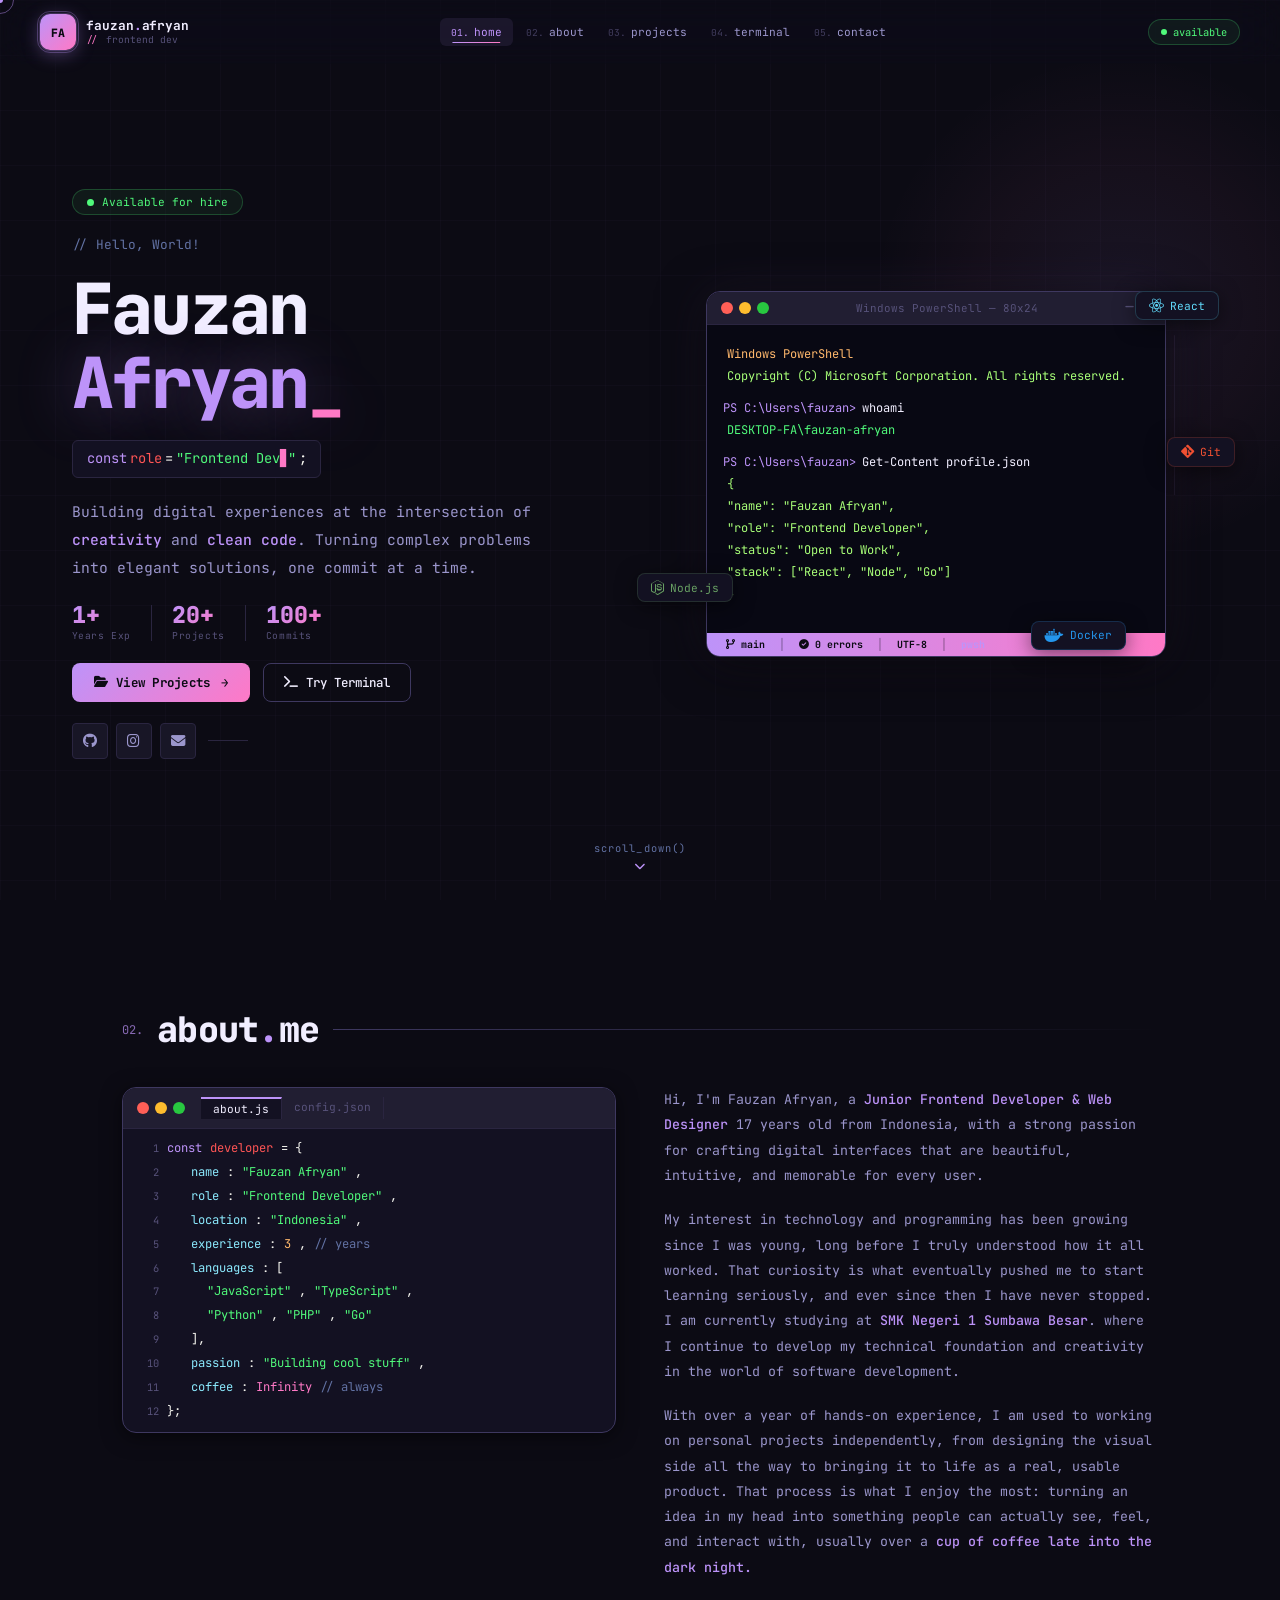
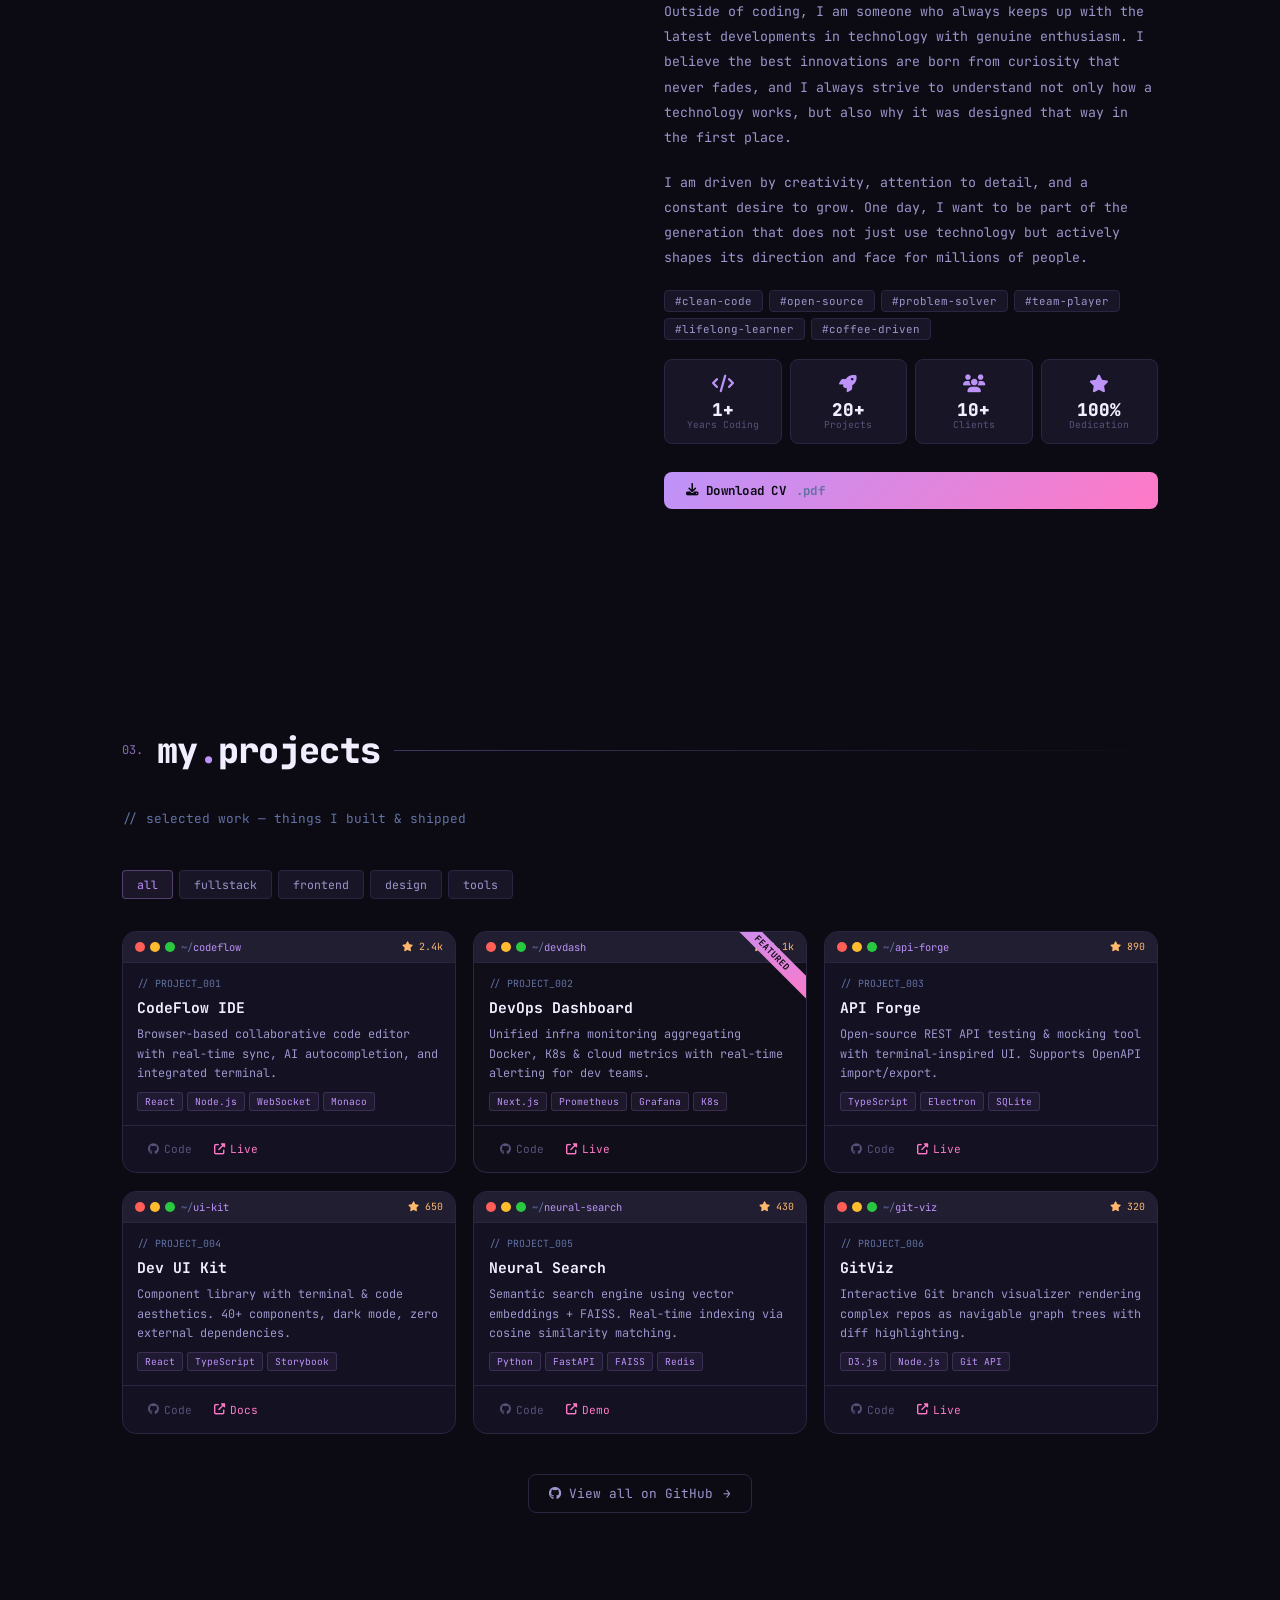
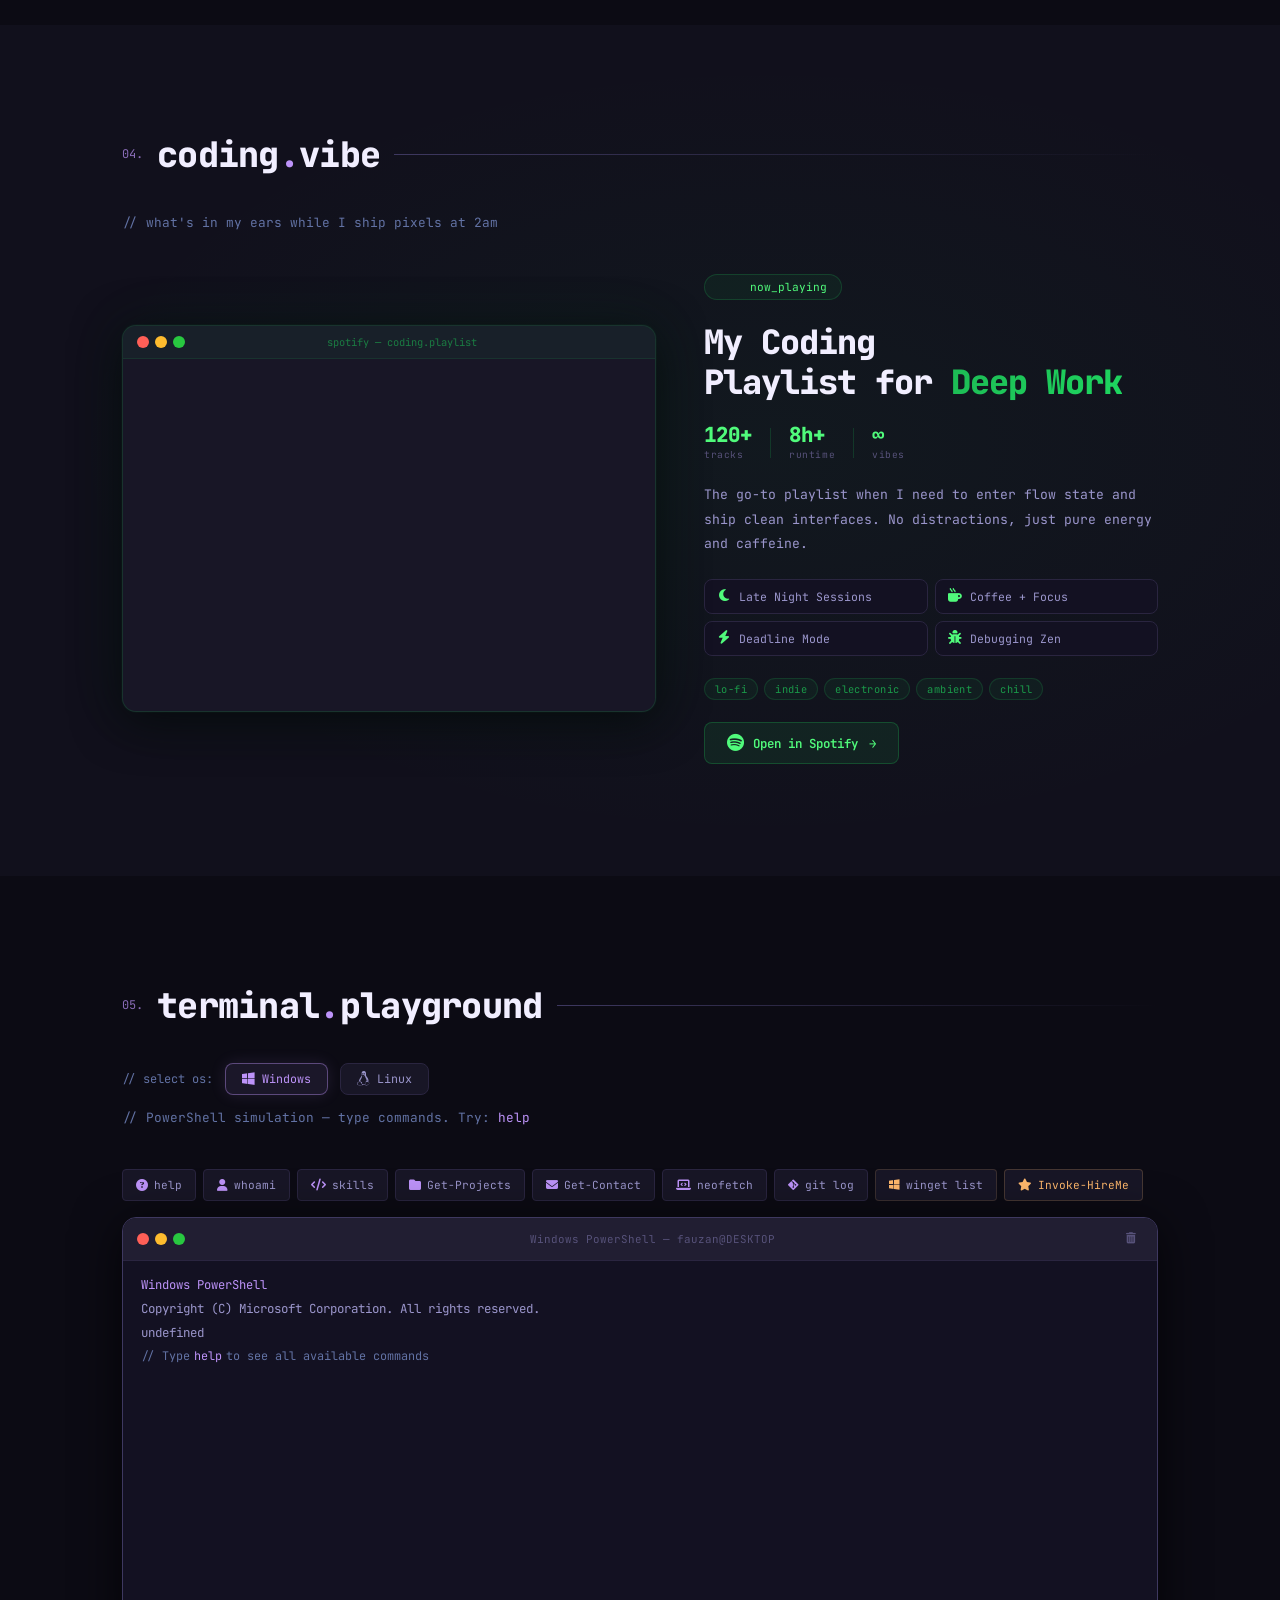
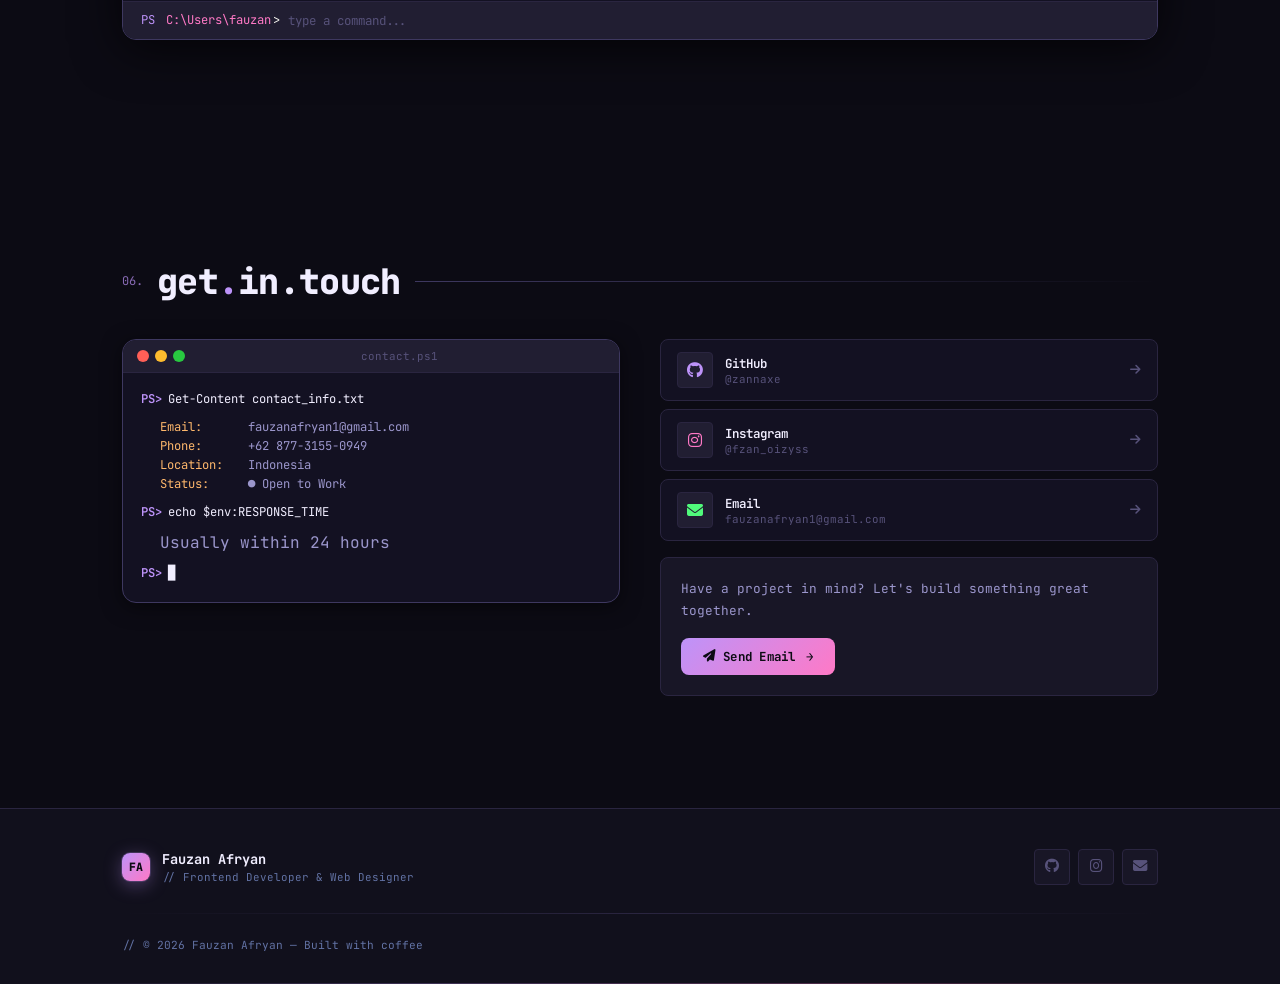
==== index.html @ aaf0355f "Add files via upload" ====
<!doctype html>
<html lang="en" data-theme="dark">
  <head>
    <meta charset="UTF-8" />
    <meta name="viewport" content="width=device-width, initial-scale=1.0" />
    <title>Fauzan Afryan — Frontend Developer & Web Designer</title>
    <link rel="preconnect" href="https://fonts.googleapis.com" />
    <link rel="preconnect" href="https://fonts.gstatic.com" crossorigin />
    <link
      href="https://fonts.googleapis.com/css2?family=JetBrains+Mono:ital,wght@0,300;0,400;0,500;0,700;0,800;1,400&family=Fira+Code:wght@300;400;500;600;700&display=swap"
      rel="stylesheet"
    />
    <link
      rel="stylesheet"
      href="https://cdnjs.cloudflare.com/ajax/libs/font-awesome/6.5.0/css/all.min.css"
    />
    <link rel="stylesheet" href="https://unpkg.com/aos@2.3.4/dist/aos.css" />
    <link rel="stylesheet" href="style.css" />
    <link rel="canonical" href="https://namadomain-kamu.com" />
    <meta
      name="description"
      content="Fauzan Afryan - Frontend Developer & Web Designer dari Sumbawa, Indonesia. Membangun antarmuka web yang indah dan interaktif."
    />
    <meta
      name="keywords"
      content="Fauzan Afryan, Frontend Developer, Web Designer, Sumbawa, Indonesia, React, UI UX"
    />
    <meta name="author" content="Fauzan Afryan" />
    <meta name="robots" content="index, follow" />
    <meta
      property="og:title"
      content="Fauzan Afryan — Frontend Developer & Web Designer"
    />
    <meta
      property="og:description"
      content="17 y/o frontend dev from Sumbawa building beautiful web experiences."
    />
    <meta property="og:type" content="website" />
    <meta property="og:url" content="https://namadomain-kamu.com" />
    <meta
      property="og:image"
      content="https://namadomain-kamu.com/preview.png"
    />
    <script type="application/ld+json">
      {
        "@context": "https://schema.org",
        "@type": "Person",
        "name": "Fauzan Afryan",
        "jobTitle": "Frontend Developer & Web Designer",
        "url": "https://namadomain-kamu.com",
        "sameAs": [
          "https://github.com/zannaxe",
          "https://www.instagram.com/fzan_oizyss"
        ]
      }
    </script>
  </head>
  <body>
    <div class="cursor-dot" id="cursorDot"></div>
    <div class="cursor-ring" id="cursorRing"></div>
    <div class="scroll-progress" id="scrollProgress"></div>

    <!-- NAVBAR -->
    <nav class="navbar" id="navbar">
      <div class="nav-inner">
        <a href="#home" class="nav-logo" id="navLogo">
          <div class="logo-avatar">
            <span class="logo-av-text">FA</span>
            <div class="logo-av-ring"></div>
          </div>
          <div class="logo-meta">
            <span class="lm-name"
              >fauzan<span class="lm-dot">.</span>afryan</span
            >
            <span class="lm-role"
              ><span class="lm-slash">//</span> frontend dev</span
            >
          </div>
        </a>

        <!-- Desktop nav — max 5 items, matches mobile bottom nav exactly -->
        <div class="nav-links" id="navLinks">
          <a href="#home" class="nav-link active" data-section="home"
            ><span class="nl-num">01.</span><span>home</span></a
          >
          <a href="#about" class="nav-link" data-section="about"
            ><span class="nl-num">02.</span><span>about</span></a
          >
          <a href="#projects" class="nav-link" data-section="projects"
            ><span class="nl-num">03.</span><span>projects</span></a
          >
          <a href="#playground" class="nav-link" data-section="playground"
            ><span class="nl-num">04.</span><span>terminal</span></a
          >
          <a href="#contact" class="nav-link" data-section="contact"
            ><span class="nl-num">05.</span><span>contact</span></a
          >
        </div>

        <div class="nav-right">
          <div class="nav-avail">
            <span class="avail-dot"></span><span>available</span>
          </div>
        </div>
      </div>
    </nav>

    <!-- HERO -->
    <section id="home" class="hero-section">
      <div class="hero-wrap">
        <div class="hero-left">
          <div class="hero-badge">
            <span class="hb-dot"></span><span>Available for hire</span>
          </div>
          <div class="hero-greeting mono cm-color">// Hello, World!</div>

          <h1 class="hero-name">
            <span class="hn-a">Fauzan</span>
            <span class="hn-b"
              >Afryan<span class="hn-cursor blink">_</span></span
            >
          </h1>

          <div class="hero-role mono">
            <span class="kw">const </span><span class="vr">role</span
            ><span class="df"> = </span
            ><span class="st"
              >"<span id="heroTyped"></span
              ><span class="blink tc">▊</span>"</span
            ><span class="df">;</span>
          </div>

          <p class="hero-desc">
            Building digital experiences at the intersection of
            <span class="hl">creativity</span> and
            <span class="hl">clean code</span>. Turning complex problems into
            elegant solutions, one commit at a time.
          </p>

          <div class="hero-stats">
            <div class="hs">
              <span class="hs-n">1+</span><span class="hs-l">Years Exp</span>
            </div>
            <div class="hs-sep"></div>
            <div class="hs">
              <span class="hs-n">20+</span><span class="hs-l">Projects</span>
            </div>
            <div class="hs-sep"></div>
            <div class="hs">
              <span class="hs-n">100+</span><span class="hs-l">Commits</span>
            </div>
          </div>

          <div class="hero-btns">
            <a href="#projects" class="btn-p"
              ><i class="fas fa-folder-open"></i><span>View Projects</span
              ><span class="ba">→</span></a
            >
            <a href="#playground" class="btn-s"
              ><i class="fas fa-terminal"></i><span>Try Terminal</span></a
            >
          </div>

          <div class="hero-soc">
            <a
              href="https://github.com/zannaxe"
              target="_blank"
              rel="noopener"
              class="soc-a"
              title="GitHub"
              ><i class="fab fa-github"></i
            ></a>
            <a
              href="https://www.instagram.com/fzan_oizyss"
              target="_blank"
              rel="noopener"
              class="soc-a"
              title="Instagram"
              ><i class="fab fa-instagram"></i
            ></a>
            <a href="mailto:fauzanafryan1@gmail.com" class="soc-a" title="Email"
              ><i class="fas fa-envelope"></i
            ></a>
            <div class="soc-line"></div>
          </div>
        </div>

        <div class="hero-right">
          <div class="tb-react tech-badge">
            <i class="fab fa-react spin-s"></i><span>React</span>
          </div>
          <div class="tb-node tech-badge">
            <i class="fab fa-node-js"></i><span>Node.js</span>
          </div>
          <div class="tb-git tech-badge">
            <i class="fab fa-git-alt"></i><span>Git</span>
          </div>
          <div class="tb-docker tech-badge">
            <i class="fab fa-docker"></i><span>Docker</span>
          </div>

          <div class="terminal-win" id="termWin">
            <div class="tw-bar">
              <div class="tw-dots">
                <span class="dot dot-r"></span><span class="dot dot-y"></span
                ><span class="dot dot-g"></span>
              </div>
              <span class="tw-title" id="heroTermTitle"
                >Windows PowerShell — 80x24</span
              >
              <div class="tw-acts">
                <i class="fas fa-minus"></i><i class="fas fa-square"></i>
              </div>
            </div>
            <div class="tw-body" id="terminalBody"></div>
            <div class="tw-status">
              <span><i class="fas fa-code-branch"></i> main</span>
              <span class="tw-sep">│</span>
              <span><i class="fas fa-check-circle"></i> 0 errors</span>
              <span class="tw-sep">│</span>
              <span>UTF-8</span>
              <span class="tw-sep">│</span>
              <span class="kw" id="heroTermShell">pwsh</span>
            </div>
          </div>

          <div class="deco-line dl-a"></div>
          <div class="deco-line dl-b"></div>
        </div>
      </div>

      <div class="scroll-hint">
        <span class="mono cm-color">scroll_down()</span>
        <i class="fas fa-chevron-down sh-arrow"></i>
      </div>
    </section>

    <!-- ABOUT -->
    <section id="about" class="section-pad">
      <div class="container">
        <div class="sec-hd" data-aos="fade-up" data-aos-mirror="true">
          <span class="sec-n mono">02.</span>
          <h2 class="sec-t">about<span class="dot-a">.</span>me</h2>
          <div class="sec-line"></div>
        </div>

        <div class="about-grid">
          <div
            class="about-editor"
            data-aos="fade-right"
            data-aos-mirror="true"
            data-aos-delay="100"
          >
            <div class="ed-win">
              <div class="ew-bar">
                <div class="ew-dots">
                  <span class="dot dot-r"></span><span class="dot dot-y"></span
                  ><span class="dot dot-g"></span>
                </div>
                <div class="ew-tabs">
                  <span class="ew-tab act">about.js</span
                  ><span class="ew-tab">config.json</span>
                </div>
              </div>
              <div class="ew-body">
                <div class="code-lines" id="aboutCode">
                  <div class="code-line">
                    <span class="ln">1</span><span class="kw">const</span
                    ><span class="vr"> developer</span
                    ><span class="df"> = {</span>
                  </div>
                  <div class="code-line">
                    <span class="ln">2</span><span class="ind"></span
                    ><span class="pr">name</span><span class="df">: </span
                    ><span class="st">"Fauzan Afryan"</span
                    ><span class="df">,</span>
                  </div>
                  <div class="code-line">
                    <span class="ln">3</span><span class="ind"></span
                    ><span class="pr">role</span><span class="df">: </span
                    ><span class="st">"Frontend Developer"</span
                    ><span class="df">,</span>
                  </div>
                  <div class="code-line">
                    <span class="ln">4</span><span class="ind"></span
                    ><span class="pr">location</span><span class="df">: </span
                    ><span class="st">"Indonesia"</span
                    ><span class="df">,</span>
                  </div>
                  <div class="code-line">
                    <span class="ln">5</span><span class="ind"></span
                    ><span class="pr">experience</span><span class="df">: </span
                    ><span class="nm">3</span><span class="df">,</span
                    ><span class="cm"> // years</span>
                  </div>
                  <div class="code-line">
                    <span class="ln">6</span><span class="ind"></span
                    ><span class="pr">languages</span
                    ><span class="df">: [</span>
                  </div>
                  <div class="code-line">
                    <span class="ln">7</span><span class="ind2"></span
                    ><span class="st">"JavaScript"</span
                    ><span class="df">, </span
                    ><span class="st">"TypeScript"</span
                    ><span class="df">,</span>
                  </div>
                  <div class="code-line">
                    <span class="ln">8</span><span class="ind2"></span
                    ><span class="st">"Python"</span><span class="df">, </span
                    ><span class="st">"PHP"</span><span class="df">, </span
                    ><span class="st">"Go"</span>
                  </div>
                  <div class="code-line">
                    <span class="ln">9</span><span class="ind"></span
                    ><span class="df">],</span>
                  </div>
                  <div class="code-line">
                    <span class="ln">10</span><span class="ind"></span
                    ><span class="pr">passion</span><span class="df">: </span
                    ><span class="st">"Building cool stuff"</span
                    ><span class="df">,</span>
                  </div>
                  <div class="code-line">
                    <span class="ln">11</span><span class="ind"></span
                    ><span class="pr">coffee</span><span class="df">: </span
                    ><span class="tp">Infinity</span
                    ><span class="cm"> // always</span>
                  </div>
                  <div class="code-line">
                    <span class="ln">12</span><span class="df">};</span>
                  </div>
                </div>
              </div>
            </div>
          </div>

          <div
            class="about-info"
            data-aos="fade-left"
            data-aos-mirror="true"
            data-aos-delay="150"
          >
            <p class="ap">
              Hi, I'm Fauzan Afryan, a
              <span class="hl">Junior Frontend Developer & Web Designer</span>
              17 years old from Indonesia, with a strong passion for crafting
              digital interfaces that are beautiful, intuitive, and memorable
              for every user.
            </p>
            <p class="ap">
              My interest in technology and programming has been growing since I
              was young, long before I truly understood how it all worked. That
              curiosity is what eventually pushed me to start learning
              seriously, and ever since then I have never stopped. I am
              currently studying at
              <span class="hl">SMK Negeri 1 Sumbawa Besar</span>. where I
              continue to develop my technical foundation and creativity in the
              world of software development.
            </p>
            <p class="ap">
              With over a year of hands-on experience, I am used to working on
              personal projects independently, from designing the visual side
              all the way to bringing it to life as a real, usable product. That
              process is what I enjoy the most: turning an idea in my head into
              something people can actually see, feel, and interact with,
              usually over a
              <span class="hl">cup of coffee late into the dark night.</span>
            </p>
            <p class="ap">
              Outside of coding, I am someone who always keeps up with the
              latest developments in technology with genuine enthusiasm. I
              believe the best innovations are born from curiosity that never
              fades, and I always strive to understand not only how a technology
              works, but also why it was designed that way in the first place.
            </p>
            <p class="ap">
              I am driven by creativity, attention to detail, and a constant
              desire to grow. One day, I want to be part of the generation that
              does not just use technology but actively shapes its direction and
              face for millions of people.
            </p>

            <div
              class="about-tags"
              data-aos="fade-up"
              data-aos-mirror="true"
              data-aos-delay="200"
            >
              <span class="tag">#clean-code</span
              ><span class="tag">#open-source</span>
              <span class="tag">#problem-solver</span
              ><span class="tag">#team-player</span>
              <span class="tag">#lifelong-learner</span
              ><span class="tag">#coffee-driven</span>
            </div>

            <div
              class="about-cards"
              data-aos="fade-up"
              data-aos-mirror="true"
              data-aos-delay="250"
            >
              <div class="ac">
                <div class="ac-ic"><i class="fas fa-code"></i></div>
                <div>
                  <span class="ac-n">1+</span
                  ><span class="ac-l">Years Coding</span>
                </div>
              </div>
              <div class="ac">
                <div class="ac-ic"><i class="fas fa-rocket"></i></div>
                <div>
                  <span class="ac-n">20+</span
                  ><span class="ac-l">Projects</span>
                </div>
              </div>
              <div class="ac">
                <div class="ac-ic"><i class="fas fa-users"></i></div>
                <div>
                  <span class="ac-n">10+</span><span class="ac-l">Clients</span>
                </div>
              </div>
              <div class="ac">
                <div class="ac-ic"><i class="fas fa-star"></i></div>
                <div>
                  <span class="ac-n">100%</span
                  ><span class="ac-l">Dedication</span>
                </div>
              </div>
            </div>

            <a
              href="#"
              class="btn-p dl-btn"
              data-aos="fade-up"
              data-aos-mirror="true"
              data-aos-delay="300"
            >
              <i class="fas fa-download"></i><span>Download CV</span
              ><span class="btn-ext">.pdf</span>
            </a>
          </div>
        </div>
      </div>
    </section>

    <!-- PROJECTS -->
    <section id="projects" class="section-pad">
      <div class="container">
        <div class="sec-hd" data-aos="fade-up" data-aos-mirror="true">
          <span class="sec-n mono">03.</span>
          <h2 class="sec-t">my<span class="dot-a">.</span>projects</h2>
          <div class="sec-line"></div>
        </div>
        <p
          class="sec-sub mono cm-color"
          data-aos="fade-up"
          data-aos-mirror="true"
          data-aos-delay="80"
        >
          // selected work — things I built &amp; shipped
        </p>

        <div
          class="proj-filters"
          data-aos="fade-up"
          data-aos-mirror="true"
          data-aos-delay="100"
        >
          <button class="pf active" data-filter="all">all</button>
          <button class="pf" data-filter="fullstack">fullstack</button>
          <button class="pf" data-filter="frontend">frontend</button>
          <button class="pf" data-filter="design">design</button>
          <button class="pf" data-filter="tool">tools</button>
        </div>

        <div class="proj-grid" id="projGrid">
          <div
            class="proj-card"
            data-cat="fullstack"
            data-aos="fade-up"
            data-aos-mirror="true"
            data-aos-delay="50"
          >
            <div class="pc-top">
              <div class="pc-dots">
                <span class="dot dot-r"></span><span class="dot dot-y"></span
                ><span class="dot dot-g"></span>
              </div>
              <div class="pc-path mono">
                <span class="cm">~/</span><span class="kw">codeflow</span>
              </div>
              <span class="pc-star"><i class="fas fa-star"></i> 2.4k</span>
            </div>
            <div class="pc-body">
              <div class="pc-id cm mono">// PROJECT_001</div>
              <h3 class="pc-nm">CodeFlow IDE</h3>
              <p class="pc-ds">
                Browser-based collaborative code editor with real-time sync, AI
                autocompletion, and integrated terminal.
              </p>
              <div class="pc-stk">
                <span>React</span><span>Node.js</span><span>WebSocket</span
                ><span>Monaco</span>
              </div>
            </div>
            <div class="pc-foot">
              <a
                href="https://github.com/zannaxe"
                target="_blank"
                rel="noopener"
                class="pcl"
                ><i class="fab fa-github"></i> Code</a
              ><a
                href="https://github.com/zannaxe"
                target="_blank"
                rel="noopener"
                class="pcl pcl-live"
                ><i class="fas fa-external-link-alt"></i> Live</a
              >
            </div>
          </div>

          <div
            class="proj-card feat"
            data-cat="fullstack"
            data-aos="fade-up"
            data-aos-mirror="true"
            data-aos-delay="100"
          >
            <div class="feat-rib">FEATURED</div>
            <div class="pc-top">
              <div class="pc-dots">
                <span class="dot dot-r"></span><span class="dot dot-y"></span
                ><span class="dot dot-g"></span>
              </div>
              <div class="pc-path mono">
                <span class="cm">~/</span><span class="kw">devdash</span>
              </div>
              <span class="pc-star"><i class="fas fa-star"></i> 1.1k</span>
            </div>
            <div class="pc-body">
              <div class="pc-id cm mono">// PROJECT_002</div>
              <h3 class="pc-nm">DevOps Dashboard</h3>
              <p class="pc-ds">
                Unified infra monitoring aggregating Docker, K8s &amp; cloud
                metrics with real-time alerting for dev teams.
              </p>
              <div class="pc-stk">
                <span>Next.js</span><span>Prometheus</span><span>Grafana</span
                ><span>K8s</span>
              </div>
            </div>
            <div class="pc-foot">
              <a
                href="https://github.com/zannaxe"
                target="_blank"
                rel="noopener"
                class="pcl"
                ><i class="fab fa-github"></i> Code</a
              ><a
                href="https://github.com/zannaxe"
                target="_blank"
                rel="noopener"
                class="pcl pcl-live"
                ><i class="fas fa-external-link-alt"></i> Live</a
              >
            </div>
          </div>

          <div
            class="proj-card"
            data-cat="tool"
            data-aos="fade-up"
            data-aos-mirror="true"
            data-aos-delay="150"
          >
            <div class="pc-top">
              <div class="pc-dots">
                <span class="dot dot-r"></span><span class="dot dot-y"></span
                ><span class="dot dot-g"></span>
              </div>
              <div class="pc-path mono">
                <span class="cm">~/</span><span class="kw">api-forge</span>
              </div>
              <span class="pc-star"><i class="fas fa-star"></i> 890</span>
            </div>
            <div class="pc-body">
              <div class="pc-id cm mono">// PROJECT_003</div>
              <h3 class="pc-nm">API Forge</h3>
              <p class="pc-ds">
                Open-source REST API testing &amp; mocking tool with
                terminal-inspired UI. Supports OpenAPI import/export.
              </p>
              <div class="pc-stk">
                <span>TypeScript</span><span>Electron</span><span>SQLite</span>
              </div>
            </div>
            <div class="pc-foot">
              <a
                href="https://github.com/zannaxe"
                target="_blank"
                rel="noopener"
                class="pcl"
                ><i class="fab fa-github"></i> Code</a
              ><a
                href="https://github.com/zannaxe"
                target="_blank"
                rel="noopener"
                class="pcl pcl-live"
                ><i class="fas fa-external-link-alt"></i> Live</a
              >
            </div>
          </div>

          <div
            class="proj-card"
            data-cat="frontend"
            data-aos="fade-up"
            data-aos-mirror="true"
            data-aos-delay="50"
          >
            <div class="pc-top">
              <div class="pc-dots">
                <span class="dot dot-r"></span><span class="dot dot-y"></span
                ><span class="dot dot-g"></span>
              </div>
              <div class="pc-path mono">
                <span class="cm">~/</span><span class="kw">ui-kit</span>
              </div>
              <span class="pc-star"><i class="fas fa-star"></i> 650</span>
            </div>
            <div class="pc-body">
              <div class="pc-id cm mono">// PROJECT_004</div>
              <h3 class="pc-nm">Dev UI Kit</h3>
              <p class="pc-ds">
                Component library with terminal &amp; code aesthetics. 40+
                components, dark mode, zero external dependencies.
              </p>
              <div class="pc-stk">
                <span>React</span><span>TypeScript</span><span>Storybook</span>
              </div>
            </div>
            <div class="pc-foot">
              <a
                href="https://github.com/zannaxe"
                target="_blank"
                rel="noopener"
                class="pcl"
                ><i class="fab fa-github"></i> Code</a
              ><a
                href="https://github.com/zannaxe"
                target="_blank"
                rel="noopener"
                class="pcl pcl-live"
                ><i class="fas fa-external-link-alt"></i> Docs</a
              >
            </div>
          </div>

          <div
            class="proj-card"
            data-cat="backend"
            data-aos="fade-up"
            data-aos-mirror="true"
            data-aos-delay="100"
          >
            <div class="pc-top">
              <div class="pc-dots">
                <span class="dot dot-r"></span><span class="dot dot-y"></span
                ><span class="dot dot-g"></span>
              </div>
              <div class="pc-path mono">
                <span class="cm">~/</span><span class="kw">neural-search</span>
              </div>
              <span class="pc-star"><i class="fas fa-star"></i> 430</span>
            </div>
            <div class="pc-body">
              <div class="pc-id cm mono">// PROJECT_005</div>
              <h3 class="pc-nm">Neural Search</h3>
              <p class="pc-ds">
                Semantic search engine using vector embeddings + FAISS.
                Real-time indexing via cosine similarity matching.
              </p>
              <div class="pc-stk">
                <span>Python</span><span>FastAPI</span><span>FAISS</span
                ><span>Redis</span>
              </div>
            </div>
            <div class="pc-foot">
              <a
                href="https://github.com/zannaxe"
                target="_blank"
                rel="noopener"
                class="pcl"
                ><i class="fab fa-github"></i> Code</a
              ><a
                href="https://github.com/zannaxe"
                target="_blank"
                rel="noopener"
                class="pcl pcl-live"
                ><i class="fas fa-external-link-alt"></i> Demo</a
              >
            </div>
          </div>

          <div
            class="proj-card"
            data-cat="tool"
            data-aos="fade-up"
            data-aos-mirror="true"
            data-aos-delay="150"
          >
            <div class="pc-top">
              <div class="pc-dots">
                <span class="dot dot-r"></span><span class="dot dot-y"></span
                ><span class="dot dot-g"></span>
              </div>
              <div class="pc-path mono">
                <span class="cm">~/</span><span class="kw">git-viz</span>
              </div>
              <span class="pc-star"><i class="fas fa-star"></i> 320</span>
            </div>
            <div class="pc-body">
              <div class="pc-id cm mono">// PROJECT_006</div>
              <h3 class="pc-nm">GitViz</h3>
              <p class="pc-ds">
                Interactive Git branch visualizer rendering complex repos as
                navigable graph trees with diff highlighting.
              </p>
              <div class="pc-stk">
                <span>D3.js</span><span>Node.js</span><span>Git API</span>
              </div>
            </div>
            <div class="pc-foot">
              <a
                href="https://github.com/zannaxe"
                target="_blank"
                rel="noopener"
                class="pcl"
                ><i class="fab fa-github"></i> Code</a
              ><a
                href="https://github.com/zannaxe"
                target="_blank"
                rel="noopener"
                class="pcl pcl-live"
                ><i class="fas fa-external-link-alt"></i> Live</a
              >
            </div>
          </div>
        </div>

        <div class="proj-more" data-aos="fade-up" data-aos-mirror="true">
          <a
            href="https://github.com/zannaxe"
            target="_blank"
            rel="noopener"
            class="btn-ghost"
            ><i class="fab fa-github"></i><span>View all on GitHub</span
            ><span class="ba">→</span></a
          >
        </div>
      </div>
    </section>

    <!-- CODING VIBE / PLAYLIST -->
    <section id="playlist" class="section-pad playlist-sec">
      <div class="container">
        <div class="sec-hd" data-aos="fade-up" data-aos-mirror="true">
          <span class="sec-n mono">04.</span>
          <h2 class="sec-t">coding<span class="dot-a">.</span>vibe</h2>
          <div class="sec-line"></div>
        </div>
        <p
          class="sec-sub mono cm-color"
          data-aos="fade-up"
          data-aos-mirror="true"
          data-aos-delay="80"
        >
          // what's in my ears while I ship pixels at 2am
        </p>

        <div
          class="playlist-wrap"
          data-aos="fade-up"
          data-aos-mirror="true"
          data-aos-delay="120"
        >
          <!-- Left: Enhanced Spotify Embed -->
          <div class="playlist-embed-col">
            <div class="playlist-glow-orb"></div>
            <div class="playlist-embed">
              <div class="pe-header">
                <div class="pe-dots">
                  <span class="dot dot-r"></span><span class="dot dot-y"></span
                  ><span class="dot dot-g"></span>
                </div>
                <span class="pe-title mono">spotify — coding.playlist</span>
                <div class="pe-eq">
                  <div class="eq-bar"></div>
                  <div class="eq-bar"></div>
                  <div class="eq-bar"></div>
                  <div class="eq-bar"></div>
                  <div class="eq-bar"></div>
                </div>
              </div>
              <div class="pe-iframe-wrap">
                <iframe
                  src="https://open.spotify.com/embed/playlist/1ioz5OcZJ1YMpVWThFnGLI?utm_source=generator&theme=0"
                  width="100%"
                  height="352"
                  frameborder="0"
                  allowfullscreen=""
                  allow="
                    autoplay;
                    clipboard-write;
                    encrypted-media;
                    fullscreen;
                    picture-in-picture;
                  "
                  loading="lazy"
                >
                </iframe>
              </div>
            </div>
          </div>

          <!-- Right: Info -->
          <div class="playlist-info">
            <div class="pi-now-playing">
              <div class="pi-eq">
                <div class="eq-bar"></div>
                <div class="eq-bar"></div>
                <div class="eq-bar"></div>
                <div class="eq-bar"></div>
                <div class="eq-bar"></div>
              </div>
              <span class="mono" style="font-size: 0.7rem; color: var(--green)"
                >now_playing</span
              >
            </div>

            <h3 class="pi-title">
              My Coding<br />Playlist for
              <span class="pi-accent">Deep Work</span>
            </h3>

            <div class="pi-stats-row">
              <div class="pi-stat">
                <span class="pi-stat-n">120+</span
                ><span class="pi-stat-l">tracks</span>
              </div>
              <div class="pi-stat-sep"></div>
              <div class="pi-stat">
                <span class="pi-stat-n">8h+</span
                ><span class="pi-stat-l">runtime</span>
              </div>
              <div class="pi-stat-sep"></div>
              <div class="pi-stat">
                <span class="pi-stat-n">∞</span
                ><span class="pi-stat-l">vibes</span>
              </div>
            </div>

            <p class="pi-sub">
              The go-to playlist when I need to enter flow state and ship clean
              interfaces. No distractions, just pure energy and caffeine.
            </p>

            <div class="pi-moods">
              <div class="pi-mood">
                <i class="fas fa-moon"></i><span>Late Night Sessions</span>
              </div>
              <div class="pi-mood">
                <i class="fas fa-mug-hot"></i><span>Coffee + Focus</span>
              </div>
              <div class="pi-mood">
                <i class="fas fa-bolt"></i><span>Deadline Mode</span>
              </div>
              <div class="pi-mood">
                <i class="fas fa-bug"></i><span>Debugging Zen</span>
              </div>
            </div>

            <div class="pi-genres">
              <span class="pi-genre">lo-fi</span>
              <span class="pi-genre">indie</span>
              <span class="pi-genre">electronic</span>
              <span class="pi-genre">ambient</span>
              <span class="pi-genre">chill</span>
            </div>

            <a
              href="https://open.spotify.com/playlist/1ioz5OcZJ1YMpVWThFnGLI"
              target="_blank"
              rel="noopener"
              class="pi-spotify-btn"
            >
              <i class="fab fa-spotify"></i>
              <span>Open in Spotify</span>
              <span class="ba">→</span>
            </a>
          </div>
        </div>
      </div>
    </section>

    <!-- TERMINAL PLAYGROUND -->
    <section id="playground" class="section-pad playground-sec">
      <div class="container">
        <div class="sec-hd" data-aos="fade-up" data-aos-mirror="true">
          <span class="sec-n mono">05.</span>
          <h2 class="sec-t">terminal<span class="dot-a">.</span>playground</h2>
          <div class="sec-line"></div>
        </div>

        <!-- OS Selector -->
        <div
          class="os-selector"
          data-aos="fade-up"
          data-aos-mirror="true"
          data-aos-delay="50"
        >
          <span class="os-label mono cm-color">// select os:</span>
          <button class="os-btn active" data-os="windows" id="osBtnWin">
            <i class="fab fa-windows"></i><span>Windows</span>
          </button>
          <button class="os-btn" data-os="linux" id="osBtnLin">
            <i class="fab fa-linux"></i><span>Linux</span>
          </button>
        </div>

        <p
          class="sec-sub mono cm-color"
          id="pgSubtitle"
          style="margin-top: 0.75rem"
          data-aos="fade-up"
          data-aos-mirror="true"
          data-aos-delay="80"
        >
          // PowerShell simulation — type commands. Try:
          <span class="kw">help</span>
        </p>

        <div
          class="pg-wrap"
          data-aos="fade-up"
          data-aos-mirror="true"
          data-aos-delay="120"
        >
          <div class="pg-chips" id="pgChips"></div>

          <div class="pg-terminal">
            <div class="pg-bar">
              <div class="pg-dots">
                <span class="dot dot-r"></span><span class="dot dot-y"></span
                ><span class="dot dot-g"></span>
              </div>
              <span class="pg-title" id="pgBarTitle"
                >Windows PowerShell — Interactive</span
              >
              <button class="pg-clr" onclick="pgClear()" title="Clear terminal">
                <i class="fas fa-trash-alt"></i>
              </button>
            </div>
            <div class="pg-out" id="pgOut"></div>
            <div class="pg-in-row">
              <span class="pg-prompt" id="pgPromptEl">
                <span class="kw">PS</span>&nbsp;<span class="tp"
                  >C:\Users\fauzan</span
                ><span class="df">&gt;</span>
              </span>
              <input
                type="text"
                class="pg-input"
                id="pgInput"
                placeholder="type a command..."
                autocomplete="off"
                spellcheck="false"
              />
            </div>
          </div>
        </div>
      </div>
    </section>

    <!-- CONTACT -->
    <section id="contact" class="section-pad contact-sec">
      <div class="container">
        <div class="sec-hd" data-aos="fade-up" data-aos-mirror="true">
          <span class="sec-n mono">06.</span>
          <h2 class="sec-t">get<span class="dot-a">.</span>in.touch</h2>
          <div class="sec-line"></div>
        </div>

        <div class="contact-grid">
          <div
            class="ct-terminal"
            data-aos="fade-right"
            data-aos-mirror="true"
            data-aos-delay="100"
          >
            <div class="ctt-bar">
              <div class="ctt-dots">
                <span class="dot dot-r"></span><span class="dot dot-y"></span
                ><span class="dot dot-g"></span>
              </div>
              <span class="ctt-name">contact.ps1</span>
            </div>
            <div class="ctt-body">
              <div class="ctt-cmd">
                <span class="ct-pmt">PS&gt;</span
                ><span> Get-Content contact_info.txt</span>
              </div>
              <div class="ctt-out">
                <div class="ctt-f">
                  <span class="ctt-k">Email:</span
                  ><a href="mailto:fauzanafryan1@gmail.com" class="ctt-v"
                    >fauzanafryan1@gmail.com</a
                  >
                </div>
                <div class="ctt-f">
                  <span class="ctt-k">Phone:</span
                  ><span class="ctt-v">+62 877-3155-0949</span>
                </div>
                <div class="ctt-f">
                  <span class="ctt-k">Location:</span
                  ><span class="ctt-v">Indonesia</span>
                </div>
                <div class="ctt-f">
                  <span class="ctt-k">Status:</span
                  ><span class="ctt-v status-green">● Open to Work</span>
                </div>
              </div>
              <div class="ctt-cmd">
                <span class="ct-pmt">PS&gt;</span
                ><span> echo $env:RESPONSE_TIME</span>
              </div>
              <div class="ctt-out">
                <span class="ctt-v">Usually within 24 hours</span>
              </div>
              <div class="ctt-cmd">
                <span class="ct-pmt">PS&gt;</span><span class="blink">█</span>
              </div>
            </div>
          </div>

          <div
            class="ct-links"
            data-aos="fade-left"
            data-aos-mirror="true"
            data-aos-delay="150"
          >
            <a
              href="https://github.com/zannaxe"
              target="_blank"
              rel="noopener"
              class="ctl-item"
            >
              <div class="ctl-ic"><i class="fab fa-github"></i></div>
              <div class="ctl-info">
                <span class="ctl-p">GitHub</span
                ><span class="ctl-h">@zannaxe</span>
              </div>
              <i class="fas fa-arrow-right ctl-arr"></i>
            </a>
            <a
              href="https://www.instagram.com/fzan_oizyss"
              target="_blank"
              rel="noopener"
              class="ctl-item"
            >
              <div class="ctl-ic" style="color: var(--tp)">
                <i class="fab fa-instagram"></i>
              </div>
              <div class="ctl-info">
                <span class="ctl-p">Instagram</span
                ><span class="ctl-h">@fzan_oizyss</span>
              </div>
              <i class="fas fa-arrow-right ctl-arr"></i>
            </a>
            <a href="mailto:fauzanafryan1@gmail.com" class="ctl-item ctl-email">
              <div class="ctl-ic"><i class="fas fa-envelope"></i></div>
              <div class="ctl-info">
                <span class="ctl-p">Email</span
                ><span class="ctl-h">fauzanafryan1@gmail.com</span>
              </div>
              <i class="fas fa-arrow-right ctl-arr"></i>
            </a>

            <div class="cta-blk">
              <p class="cta-txt">
                Have a project in mind? Let's build something great together.
              </p>
              <a
                href="mailto:fauzanafryan1@gmail.com"
                class="btn-p"
                style="display: inline-flex"
              >
                <i class="fas fa-paper-plane"></i><span>Send Email</span
                ><span class="ba">→</span>
              </a>
            </div>
          </div>
        </div>
      </div>
    </section>

    <!-- FOOTER — redesigned -->
    <footer class="footer">
      <div class="footer-in">
        <div class="footer-top">
          <div class="footer-brand">
            <div class="logo-avatar logo-avatar-sm">
              <span class="logo-av-text">FA</span>
            </div>
            <div class="footer-brand-meta">
              <span class="ft-name">Fauzan Afryan</span>
              <span class="ft-role mono cm-color"
                >// Frontend Developer & Web Designer</span
              >
            </div>
          </div>

          <div class="footer-social">
            <a
              href="https://github.com/zannaxe"
              target="_blank"
              rel="noopener"
              class="ft-soc"
              title="GitHub"
              ><i class="fab fa-github"></i
            ></a>
            <a
              href="https://www.instagram.com/fzan_oizyss"
              target="_blank"
              rel="noopener"
              class="ft-soc"
              title="Instagram"
              ><i class="fab fa-instagram"></i
            ></a>
            <a
              href="mailto:fauzanafryan1@gmail.com"
              class="ft-soc"
              title="Email"
              ><i class="fas fa-envelope"></i
            ></a>
          </div>
        </div>

        <div class="footer-div"></div>

        <div class="footer-bot">
          <span class="mono cm-color ft-copy"
            >// &copy; <span id="fyear">2025</span> Fauzan Afryan — Built with
            coffee</span
          >
        </div>
      </div>
    </footer>

    <button class="back-top" id="backTop" title="Back to top">
      <i class="fas fa-terminal"></i>
    </button>

    <!-- MOBILE BOTTOM NAV — 5 items, matches desktop nav exactly -->
    <nav class="mobile-bottom-nav" id="mobileBottomNav">
      <a href="#home" class="mbn-item active" data-section="home">
        <i class="fas fa-house"></i><span>home</span>
      </a>
      <a href="#about" class="mbn-item" data-section="about">
        <i class="fas fa-user"></i><span>about</span>
      </a>
      <a href="#projects" class="mbn-item" data-section="projects">
        <i class="fas fa-folder-open"></i><span>projects</span>
      </a>
      <a href="#playground" class="mbn-item" data-section="playground">
        <i class="fas fa-terminal"></i><span>terminal</span>
      </a>
      <a href="#contact" class="mbn-item" data-section="contact">
        <i class="fas fa-envelope"></i><span>contact</span>
      </a>
    </nav>

    <script src="https://unpkg.com/aos@2.3.4/dist/aos.js"></script>
    <script src="script.js"></script>
  </body>
</html>
---- style.css ----
/* ================================================================
   PORTFOLIO — style.css  |  Fauzan Afryan  |  Dark Dracula
   ================================================================ */

:root {
  --bg:       #0c0b14;
  --bg2:      #11101c;
  --bg3:      #181626;
  --bg4:      #211e32;
  --bg5:      #2c283f;
  --card:     #131122;
  --border:   #2a2540;
  --border2:  #3e3860;
  --tx:       #f1eeff;
  --tx2:      #9b96cc;
  --tx3:      #57527a;
  --kw:  #bd93f9;
  --fn:  #ffb86c;
  --tp:  #ff79c6;
  --st:  #50fa7b;
  --nm:  #ffb86c;
  --cm:  #6272a4;
  --vr:  #ff5555;
  --pr:  #8be9fd;
  --df:  #f8f8f2;
  --acc:      #bd93f9;
  --acc2:     #ff79c6;
  --acc3:     #8be9fd;
  --acc-glow: rgba(189,147,249,.22);
  --acc-dim:  rgba(189,147,249,.09);
  --green:    #50fa7b;
  --red:      #ff5555;
  --radius:   8px;
  --radius-sm:4px;
  --radius-lg:14px;
  --sh:       0 8px 48px rgba(0,0,0,.7);
  --sh-sm:    0 4px 20px rgba(0,0,0,.5);
  --sh-acc:   0 0 50px rgba(189,147,249,.1);
  --tr:       .2s cubic-bezier(.4,0,.2,1);
  --tr2:      .38s cubic-bezier(.4,0,.2,1);
  --font:     'JetBrains Mono','Fira Code','Courier New',monospace;
  --nav-h:    64px;
  --mbn-h:    64px;
}

/* ── RESET ───────────────────────────────────────────────── */
*,*::before,*::after{margin:0;padding:0;box-sizing:border-box}
html{scroll-behavior:smooth;scroll-padding-top:var(--nav-h);font-size:16px;-webkit-font-smoothing:antialiased;overflow-x:hidden}
body{font-family:var(--font);background:var(--bg);color:var(--tx);overflow-x:hidden;max-width:100vw;cursor:none}
::selection{background:var(--acc-dim);color:var(--acc)}
a{text-decoration:none;color:inherit}
button{font-family:var(--font);border:none;background:none;cursor:pointer;outline:none}
img{display:block;max-width:100%}
::-webkit-scrollbar{width:5px}
::-webkit-scrollbar-track{background:var(--bg)}
::-webkit-scrollbar-thumb{background:var(--bg5);border-radius:3px}
::-webkit-scrollbar-thumb:hover{background:var(--acc)}

/* ── HELPERS ─────────────────────────────────────────────── */
.mono{font-family:var(--font)}
.kw{color:var(--kw)}.fn{color:var(--fn)}.tp{color:var(--tp)}
.st{color:var(--st)}.nm{color:var(--nm)}.cm{color:var(--cm)}
.vr{color:var(--vr)}.pr{color:var(--pr)}.df{color:var(--df)}
.hl{color:var(--acc);font-weight:500}
.cm-color{color:var(--cm)}
.status-green{color:var(--green)}
.container{max-width:1100px;margin:0 auto;padding:0 2rem;width:100%}
.section-pad{padding:7rem 0}
.blink{animation:blink .9s step-end infinite}
@keyframes blink{0%,100%{opacity:1}50%{opacity:0}}
.spin-s{animation:spin 8s linear infinite}
@keyframes spin{to{transform:rotate(360deg)}}

/* ── CURSOR ──────────────────────────────────────────────── */
.cursor-dot,.cursor-ring{position:fixed;pointer-events:none;z-index:9999;transform:translate(-50%,-50%);border-radius:50%;transition:opacity .2s}
.cursor-dot{width:6px;height:6px;background:var(--acc);top:0;left:0}
.cursor-ring{width:28px;height:28px;border:1.5px solid var(--acc);top:0;left:0;opacity:.45;transition:width .15s ease,height .15s ease,border-color .15s ease,opacity .2s}
.cursor-ring.hovering{width:46px;height:46px;border-color:var(--acc2);opacity:.65}
@media(hover:none){.cursor-dot,.cursor-ring{display:none}}

/* ── SCROLL PROGRESS ─────────────────────────────────────── */
.scroll-progress{position:fixed;top:0;left:0;height:2px;background:linear-gradient(90deg,var(--acc),var(--acc2));z-index:9998;width:0%;transition:width .1s linear;box-shadow:0 0 10px var(--acc-glow)}

/* ═══════════════════════════════════════════════════════════
   NAVBAR
═══════════════════════════════════════════════════════════ */
.navbar{
  position:fixed;top:0;left:0;right:0;z-index:1000;
  height:var(--nav-h);
}
.nav-inner{
  width:100%;height:100%;padding:0 2.5rem;
  display:flex;align-items:center;gap:1rem;
  backdrop-filter:blur(24px) saturate(1.4);
  -webkit-backdrop-filter:blur(24px) saturate(1.4);
  transition:background var(--tr2),box-shadow var(--tr2);
}
.navbar.scrolled .nav-inner{
  background:rgba(12,11,20,.92);
  box-shadow:0 1px 0 var(--border),0 4px 32px rgba(0,0,0,.5);
}

/* Logo */
.nav-logo{display:flex;align-items:center;gap:.65rem;flex-shrink:0;transition:opacity var(--tr)}
.nav-logo:hover{opacity:.85}
.logo-avatar{
  position:relative;width:36px;height:36px;border-radius:10px;
  background:linear-gradient(135deg,var(--acc),var(--acc2));
  display:flex;align-items:center;justify-content:center;flex-shrink:0;
  box-shadow:0 4px 18px rgba(189,147,249,.35),0 0 0 1px rgba(189,147,249,.2);
  transition:all var(--tr);overflow:visible;
}
.logo-avatar-sm{width:28px;height:28px;border-radius:8px}
.logo-av-text{font-size:.72rem;font-weight:800;color:#0c0b14;letter-spacing:.04em;position:relative;z-index:1}
.logo-av-ring{
  position:absolute;inset:-3px;border-radius:13px;
  border:1.5px solid rgba(189,147,249,.3);
  animation:logo-ring-pulse 3s ease-in-out infinite;
}
@keyframes logo-ring-pulse{0%,100%{opacity:.4;transform:scale(1)}50%{opacity:.9;transform:scale(1.06)}}
.nav-logo:hover .logo-avatar{box-shadow:0 6px 24px rgba(189,147,249,.5),0 0 0 1px rgba(189,147,249,.4);transform:scale(1.06)}
.logo-meta{display:flex;flex-direction:column;line-height:1.25}
.lm-name{font-size:.8rem;font-weight:700;color:var(--tx);letter-spacing:-.01em}
.lm-dot{color:var(--acc)}
.lm-role{font-size:.6rem;color:var(--tx3)}
.lm-slash{color:var(--acc2);margin-right:2px}

/* Desktop nav links */
.nav-links{display:flex;align-items:center;gap:2px;flex:1;justify-content:center}
.nav-link{
  display:flex;align-items:center;gap:5px;
  padding:7px 11px;border-radius:6px;
  font-size:.7rem;color:var(--tx2);
  transition:all var(--tr);white-space:nowrap;position:relative;
}
.nav-link::after{
  content:'';position:absolute;bottom:3px;left:50%;transform:translateX(-50%);
  width:0;height:1.5px;
  background:linear-gradient(90deg,var(--acc),var(--acc2));
  border-radius:1px;transition:width var(--tr);
}
.nav-link:hover{color:var(--tx);background:rgba(189,147,249,.07)}
.nav-link:hover::after,.nav-link.active::after{width:65%}
.nav-link.active{color:var(--acc);background:var(--acc-dim)}
.nl-num{color:var(--tx3);font-size:.6rem;opacity:.7;transition:opacity var(--tr)}
.nav-link:hover .nl-num,.nav-link.active .nl-num{opacity:1;color:var(--acc)}

/* Nav right */
.nav-right{display:flex;align-items:center;gap:.75rem;flex-shrink:0;margin-left:auto}
.nav-avail{display:flex;align-items:center;gap:6px;padding:5px 12px;border-radius:20px;border:1px solid rgba(80,250,123,.22);background:rgba(80,250,123,.06);font-size:.65rem;color:var(--green)}
.avail-dot{width:6px;height:6px;border-radius:50%;background:var(--green);animation:pulse-green 2s ease-in-out infinite}
@keyframes pulse-green{0%,100%{box-shadow:0 0 0 0 rgba(80,250,123,.5)}50%{box-shadow:0 0 0 5px rgba(80,250,123,0)}}

/* ═══════════════════════════════════════════════════════════
   MOBILE BOTTOM NAV — bug fixed: no ghost line on hover
═══════════════════════════════════════════════════════════ */
.mobile-bottom-nav{
  display:none;
  position:fixed;bottom:0;left:0;right:0;
  height:var(--mbn-h);
  background:rgba(12,11,20,.96);
  backdrop-filter:blur(28px) saturate(1.6);
  -webkit-backdrop-filter:blur(28px) saturate(1.6);
  border-top:1px solid var(--border);
  z-index:1000;
  align-items:stretch;
  justify-content:space-around;
  padding-bottom:env(safe-area-inset-bottom,0);
  box-shadow:0 -8px 40px rgba(0,0,0,.6);
}

.mbn-item{
  display:flex;flex-direction:column;align-items:center;justify-content:center;
  gap:4px;
  flex:1;
  padding:8px 0;
  border-radius:0;             /* remove border-radius to kill the ghost arc */
  color:var(--tx3);
  font-size:.55rem;
  letter-spacing:.06em;
  transition:color var(--tr),background var(--tr);
  position:relative;
  overflow:hidden;
}
.mbn-item i{font-size:1.1rem;transition:color var(--tr),filter var(--tr)}
.mbn-item span{font-family:var(--font)}

/* Active indicator — top bar only, no pseudo-element line bug */
.mbn-item::before{
  content:'';
  position:absolute;top:0;left:50%;transform:translateX(-50%);
  width:0;height:2px;
  background:linear-gradient(90deg,var(--acc),var(--acc2));
  border-radius:0 0 2px 2px;
  transition:width var(--tr);
}
.mbn-item.active::before{width:32px}
.mbn-item.active{color:var(--acc);background:rgba(189,147,249,.06)}
.mbn-item.active i{color:var(--acc);filter:drop-shadow(0 0 8px rgba(189,147,249,.5))}
/* FIXED: hover uses same selectors as active — no extra ::before artifacts */
.mbn-item:hover{color:var(--acc2)}
.mbn-item:hover i{color:var(--acc2)}

/* ── SECTION HEADERS ─────────────────────────────────────── */
.sec-hd{display:flex;align-items:center;gap:14px;margin-bottom:2.5rem}
.sec-n{font-size:.75rem;color:var(--acc);opacity:.7}
.sec-t{font-size:clamp(1.6rem,4vw,2.2rem);font-weight:800;letter-spacing:-.02em;color:var(--tx);line-height:1}
.dot-a{color:var(--acc)}
.sec-line{flex:1;height:1px;background:linear-gradient(90deg,var(--border2),transparent)}
.sec-sub{font-size:.8rem;margin-bottom:2.5rem;line-height:1.7}

/* ═══════════════════════════════════════════════════════════
   HERO
═══════════════════════════════════════════════════════════ */
.hero-section{
  min-height:100vh;padding-top:var(--nav-h);
  display:flex;flex-direction:column;
  position:relative;overflow:hidden;background:var(--bg);
}
.hero-section::before{
  content:'';position:absolute;inset:0;
  background-image:
    linear-gradient(rgba(189,147,249,.05) 1px,transparent 1px),
    linear-gradient(90deg,rgba(189,147,249,.05) 1px,transparent 1px);
  background-size:55px 55px;opacity:.5;pointer-events:none;
}
.hero-section::after{
  content:'';position:absolute;top:5%;right:-8%;
  width:520px;height:520px;
  background:radial-gradient(circle,rgba(189,147,249,.08) 0%,rgba(255,121,198,.04) 40%,transparent 68%);
  pointer-events:none;
  animation:hero-glow-pulse 6s ease-in-out infinite;
}
@keyframes hero-glow-pulse{0%,100%{opacity:.55;transform:scale(1)}50%{opacity:1;transform:scale(1.07)}}

.hero-wrap{
  flex:1;display:grid;grid-template-columns:1fr 1fr;align-items:center;gap:3rem;
  max-width:1200px;width:100%;margin:0 auto;
  padding:3rem 2rem 4rem;
  position:relative;z-index:1;min-height:calc(100vh - var(--nav-h));
}
.hero-left{display:flex;flex-direction:column;gap:1.3rem}
.hero-badge{display:inline-flex;align-items:center;gap:8px;padding:5px 14px;border-radius:20px;background:rgba(80,250,123,.06);border:1px solid rgba(80,250,123,.22);font-size:.7rem;color:var(--green);width:fit-content;animation:fadeInDown .6s ease both}
.hb-dot{width:7px;height:7px;border-radius:50%;background:var(--green);animation:pulse-green 2s ease-in-out infinite}
.hero-greeting{font-size:.8rem;color:var(--cm);animation:fadeInLeft .6s ease .1s both}
.hero-name{font-size:clamp(2.6rem,5.5vw,4.6rem);font-weight:800;letter-spacing:-.04em;line-height:1;display:flex;flex-direction:column;gap:.06em;animation:fadeInLeft .6s ease .2s both}
.hn-a{color:var(--tx)}
.hn-b{color:var(--acc);text-shadow:0 0 60px rgba(189,147,249,.35)}
.hn-cursor{color:var(--acc2);margin-left:2px;font-size:.82em}
.hero-role{display:inline-flex;align-items:center;flex-wrap:wrap;gap:3px;font-size:clamp(.72rem,1.3vw,.86rem);background:var(--card);border:1px solid var(--border);border-radius:6px;padding:.48rem .85rem;width:fit-content;animation:fadeInLeft .6s ease .3s both;line-height:1.5}
.tc{color:var(--acc2)}
#heroTyped{color:var(--st);min-width:0}
.hero-desc{font-size:clamp(.8rem,1.3vw,.92rem);line-height:1.9;color:var(--tx2);max-width:480px;animation:fadeInLeft .6s ease .4s both}
.hero-stats{display:flex;align-items:center;animation:fadeInLeft .6s ease .45s both}
.hs{display:flex;flex-direction:column;padding:0 20px}
.hs:first-child{padding-left:0}
.hs-n{font-size:1.45rem;font-weight:800;line-height:1;background:linear-gradient(135deg,var(--acc),var(--acc2));-webkit-background-clip:text;-webkit-text-fill-color:transparent;background-clip:text}
.hs-l{font-size:.6rem;color:var(--tx3);margin-top:3px;letter-spacing:.06em}
.hs-sep{width:1px;height:36px;background:var(--border)}
.hero-btns{display:flex;gap:.8rem;flex-wrap:wrap;animation:fadeInLeft .6s ease .5s both}
.hero-soc{display:flex;align-items:center;gap:.5rem;animation:fadeInLeft .6s ease .6s both}
.soc-a{width:36px;height:36px;border-radius:var(--radius-sm);background:var(--bg3);border:1px solid var(--border);display:flex;align-items:center;justify-content:center;color:var(--tx2);font-size:.9rem;transition:all var(--tr)}
.soc-a:hover{background:var(--acc-dim);border-color:rgba(189,147,249,.4);color:var(--acc);transform:translateY(-3px);box-shadow:0 6px 16px var(--acc-glow)}
.soc-line{width:40px;height:1px;background:var(--border);margin-left:4px}

.hero-right{position:relative;z-index:1;display:flex;align-items:center;justify-content:center;animation:fadeInRight .7s ease .3s both}
.tech-badge{position:absolute;display:flex;align-items:center;gap:6px;padding:6px 13px;border-radius:var(--radius);background:var(--card);border:1px solid var(--border2);font-size:.7rem;color:var(--tx2);box-shadow:var(--sh-sm);white-space:nowrap;z-index:3}
.tech-badge i{font-size:.95rem}
.tb-react{top:0%;right:-2%;animation:floatA 5s ease-in-out infinite;color:#61dafb;border-color:rgba(97,218,251,.2)}
.tb-node{bottom:15%;left:-5%;animation:floatB 6s ease-in-out 1s infinite;color:#68a063;border-color:rgba(104,160,99,.2)}
.tb-git{top:40%;right:-5%;animation:floatC 5.5s ease-in-out .5s infinite;color:#f05032;border-color:rgba(240,80,50,.2)}
.tb-docker{bottom:2%;right:15%;animation:floatA 6.5s ease-in-out 2s infinite;color:#2496ed;border-color:rgba(36,150,237,.2)}
@keyframes floatA{0%,100%{transform:translateY(0)}50%{transform:translateY(-10px)}}
@keyframes floatB{0%,100%{transform:translateY(0) rotate(.5deg)}50%{transform:translateY(-8px) rotate(-.5deg)}}
@keyframes floatC{0%,100%{transform:translateY(0) rotate(-.5deg)}50%{transform:translateY(-12px) rotate(.5deg)}}

.terminal-win{width:100%;max-width:460px;background:#080813;border:1px solid var(--border2);border-radius:var(--radius-lg);box-shadow:var(--sh),var(--sh-acc);overflow:hidden;position:relative;z-index:2}
.tw-bar{display:flex;align-items:center;gap:8px;padding:9px 14px;background:var(--bg4);border-bottom:1px solid var(--border)}
.tw-dots{display:flex;gap:6px}
.dot{width:12px;height:12px;border-radius:50%;display:inline-block}
.dot-r{background:#ff5f57}.dot-y{background:#febc2e}.dot-g{background:#28c840}
.tw-title{font-size:.68rem;color:var(--tx3);flex:1;text-align:center}
.tw-acts{display:flex;gap:8px;color:var(--tx3);font-size:.65rem;cursor:default}
.tw-body{padding:1.1rem 1rem;line-height:1.85;font-family:var(--font);font-size:.75rem;color:#a8ff78}
.t-line{display:flex;align-items:flex-start;gap:6px;opacity:0;transform:translateX(-4px);transition:opacity .12s ease,transform .12s ease}
.t-prompt{color:var(--acc);white-space:nowrap;flex-shrink:0}
.t-text{color:var(--tx)}
.t-output{padding-left:4px;word-break:break-word}
.t-output.success{color:var(--green)}
.t-output.info{color:var(--pr)}
.t-output.fn{color:var(--fn)}
.t-cursor{display:inline-block;width:8px;height:14px;background:var(--acc);vertical-align:middle;animation:blink .9s step-end infinite;margin-left:2px}
.tw-status{display:flex;align-items:center;padding:5px 12px;background:linear-gradient(90deg,var(--acc),var(--acc2));font-size:.62rem;color:#0c0b14;font-weight:700;gap:0}
.tw-status span{padding:0 7px}
.tw-sep{opacity:.4}

.deco-line{position:absolute;border-radius:2px;opacity:.1}
.dl-a{width:1px;height:160px;background:var(--acc);top:12%;right:6%}
.dl-b{width:80px;height:1px;background:var(--acc2);bottom:22%;left:4%}
.scroll-hint{position:absolute;bottom:1.75rem;left:50%;transform:translateX(-50%);display:flex;flex-direction:column;align-items:center;gap:6px;color:var(--tx3);font-size:.65rem;animation:fadeInUp .6s ease 1.2s both;z-index:2;letter-spacing:.1em}
.sh-arrow{font-size:.7rem;color:var(--acc);animation:bounce-arrow 2.2s ease-in-out infinite}
@keyframes bounce-arrow{0%,100%{transform:translateY(0)}50%{transform:translateY(7px)}}

@keyframes fadeInDown{from{opacity:0;transform:translateY(-14px)}to{opacity:1;transform:translateY(0)}}
@keyframes fadeInLeft{from{opacity:0;transform:translateX(-18px)}to{opacity:1;transform:translateX(0)}}
@keyframes fadeInRight{from{opacity:0;transform:translateX(18px)}to{opacity:1;transform:translateX(0)}}
@keyframes fadeInUp{from{opacity:0;transform:translateY(12px) translateX(-50%)}to{opacity:1;transform:translateY(0) translateX(-50%)}}
@keyframes glitch{0%{text-shadow:2px 0 var(--acc2),-2px 0 var(--pr)}25%{text-shadow:-2px 0 var(--acc2),2px 0 var(--pr)}50%{text-shadow:2px 0 var(--acc),-1px 0 var(--acc2)}75%{text-shadow:-1px 0 var(--acc),1px 0 var(--acc2)}100%{text-shadow:none}}

/* ── BUTTONS ─────────────────────────────────────────────── */
.btn-p{display:inline-flex;align-items:center;gap:8px;padding:10px 22px;border-radius:var(--radius);background:linear-gradient(135deg,var(--acc),var(--acc2));color:#0c0b14;font-family:var(--font);font-size:.78rem;font-weight:700;letter-spacing:.02em;cursor:pointer;border:none;transition:all var(--tr);position:relative;overflow:hidden}
.btn-p::after{content:'';position:absolute;inset:0;background:rgba(255,255,255,.12);opacity:0;transition:opacity var(--tr)}
.btn-p:hover::after{opacity:1}
.btn-p:hover{transform:translateY(-2px);box-shadow:0 8px 28px var(--acc-glow)}
.btn-p:active{transform:translateY(0)}
.btn-s{display:inline-flex;align-items:center;gap:8px;padding:10px 20px;border-radius:var(--radius);background:transparent;color:var(--tx);font-family:var(--font);font-size:.78rem;font-weight:500;border:1px solid var(--border2);cursor:pointer;transition:all var(--tr)}
.btn-s:hover{border-color:rgba(189,147,249,.5);color:var(--acc);background:var(--acc-dim);transform:translateY(-2px)}
.btn-ghost{display:inline-flex;align-items:center;gap:8px;padding:10px 20px;border-radius:var(--radius);background:transparent;color:var(--tx2);font-family:var(--font);font-size:.8rem;border:1px solid var(--border);cursor:pointer;transition:all var(--tr)}
.btn-ghost:hover{border-color:var(--acc);color:var(--acc);background:var(--acc-dim);transform:translateY(-2px)}
.ba{margin-left:2px;transition:transform var(--tr)}
.btn-p:hover .ba,.btn-ghost:hover .ba{transform:translateX(4px)}
.btn-ext{color:var(--cm);margin-left:2px}
.dl-btn{margin-top:.5rem}

/* ── ABOUT ───────────────────────────────────────────────── */
.about-grid{display:grid;grid-template-columns:1fr 1fr;gap:3rem;align-items:start}
.ed-win{background:var(--card);border:1px solid var(--border2);border-radius:var(--radius-lg);overflow:hidden;box-shadow:var(--sh-sm);transition:border-color var(--tr),box-shadow var(--tr)}
.ed-win:hover{border-color:rgba(189,147,249,.3);box-shadow:0 0 30px rgba(189,147,249,.08),var(--sh-sm)}
.ew-bar{display:flex;align-items:center;gap:8px;padding:9px 14px;background:var(--bg4);border-bottom:1px solid var(--border)}
.ew-dots{display:flex;gap:6px}
.ew-tabs{display:flex;flex:1;margin-left:8px}
.ew-tab{font-size:.7rem;padding:3px 12px;color:var(--tx3);cursor:pointer;border-right:1px solid var(--border);transition:all var(--tr)}
.ew-tab.act{color:var(--tx);background:var(--card);border-top:2px solid var(--acc)}
.ew-body{padding:.5rem 0}
.code-line{display:flex;align-items:baseline;gap:8px;padding:1px 14px;font-size:.76rem;line-height:1.8;transition:background var(--tr);cursor:default}
.code-line:hover{background:rgba(189,147,249,.04);border-left:2px solid var(--acc);padding-left:calc(14px - 2px)}
.ln{min-width:22px;color:var(--tx3);font-size:.65rem;text-align:right;user-select:none;flex-shrink:0}
.ind{display:inline-block;width:16px}
.ind2{display:inline-block;width:32px}
.about-info{display:flex;flex-direction:column;gap:1.2rem}
.ap{font-size:.83rem;line-height:1.9;color:var(--tx2)}
.about-tags{display:flex;flex-wrap:wrap;gap:6px}
.tag{font-size:.68rem;padding:3px 10px;background:var(--bg3);border:1px solid var(--border);border-radius:var(--radius-sm);color:var(--tx2);cursor:default;transition:all var(--tr)}
.tag:hover{border-color:var(--acc);color:var(--acc);background:var(--acc-dim)}
.about-cards{display:grid;grid-template-columns:repeat(4,1fr);gap:8px}
.ac{display:flex;flex-direction:column;align-items:center;gap:6px;padding:12px 8px;background:var(--bg3);border:1px solid var(--border);border-radius:var(--radius);text-align:center;transition:all var(--tr)}
.ac:hover{border-color:rgba(189,147,249,.4);transform:translateY(-3px);box-shadow:0 8px 24px rgba(0,0,0,.3),0 0 16px var(--acc-glow)}
.ac-ic{font-size:1.1rem;color:var(--acc)}
.ac-n{font-size:1.1rem;font-weight:800;color:var(--tx);display:block;line-height:1}
.ac-l{font-size:.6rem;color:var(--tx3);display:block}

/* ── PROJECTS ────────────────────────────────────────────── */
.proj-filters{display:flex;gap:6px;flex-wrap:wrap;margin-bottom:2rem}
.pf{font-family:var(--font);font-size:.72rem;padding:6px 14px;border-radius:var(--radius-sm);background:var(--bg3);border:1px solid var(--border);color:var(--tx2);cursor:pointer;transition:all var(--tr)}
.pf:hover{border-color:var(--border2);color:var(--tx)}
.pf.active{background:var(--acc-dim);border-color:rgba(189,147,249,.35);color:var(--acc)}
.proj-grid{display:grid;grid-template-columns:repeat(3,1fr);gap:1.1rem;margin-bottom:2rem}
.proj-card{background:var(--card);border:1px solid var(--border);border-radius:var(--radius-lg);overflow:hidden;display:flex;flex-direction:column;transition:all var(--tr2);position:relative}
.proj-card:hover{border-color:rgba(189,147,249,.3);transform:translateY(-4px);box-shadow:0 16px 48px rgba(0,0,0,.4),0 0 24px rgba(189,147,249,.08)}
.feat{border-color:rgba(189,147,249,.18)!important;background:rgba(189,147,249,.025)!important}
.feat-rib{position:absolute;top:.85rem;right:-1.8rem;background:linear-gradient(135deg,var(--acc),var(--acc2));color:#0c0b14;font-size:.55rem;font-weight:700;padding:2px 2.5rem;transform:rotate(45deg);letter-spacing:.08em}
.pc-top{display:flex;align-items:center;gap:6px;padding:8px 12px;background:var(--bg4);border-bottom:1px solid var(--border)}
.pc-dots{display:flex;gap:5px}
.pc-dots .dot{width:10px;height:10px}
.pc-path{font-size:.65rem;flex:1;overflow:hidden;text-overflow:ellipsis;white-space:nowrap}
.pc-star{font-size:.62rem;color:var(--fn);flex-shrink:0}
.pc-body{padding:.9rem;flex:1;display:flex;flex-direction:column;gap:.5rem}
.pc-id{font-size:.62rem}
.pc-nm{font-size:.92rem;font-weight:700;color:var(--tx)}
.pc-ds{font-size:.74rem;color:var(--tx2);line-height:1.65;flex:1}
.pc-stk{display:flex;flex-wrap:wrap;gap:4px}
.pc-stk span{font-size:.6rem;padding:2px 7px;background:rgba(189,147,249,.07);color:var(--acc);border:1px solid rgba(189,147,249,.18);border-radius:3px}
.pc-foot{display:flex;gap:0;padding:.7rem .9rem;border-top:1px solid var(--border)}
.pcl{font-size:.7rem;color:var(--tx3);padding:4px 10px;border-radius:var(--radius-sm);display:flex;align-items:center;gap:5px;transition:all var(--tr);border:1px solid transparent}
.pcl:hover{color:var(--acc);background:var(--acc-dim);border-color:rgba(189,147,249,.15)}
.pcl-live{color:var(--acc2)}
.pcl-live:hover{color:var(--acc2);background:rgba(255,121,198,.07);border-color:rgba(255,121,198,.2)}
.proj-more{text-align:center;padding-top:.5rem}

/* ═══════════════════════════════════════════════════════════
   CODING VIBE / PLAYLIST — upgraded design
═══════════════════════════════════════════════════════════ */
.playlist-sec{background:var(--bg2);position:relative;overflow:hidden}
.playlist-sec::before{
  content:'';position:absolute;inset:0;
  background:radial-gradient(ellipse at 60% 50%,rgba(29,185,84,.05) 0%,transparent 65%);
  pointer-events:none;
}

.playlist-wrap{
  display:grid;
  grid-template-columns:1fr .85fr;
  gap:3rem;
  align-items:center;
}

/* Embed column */
.playlist-embed-col{position:relative}
.playlist-glow-orb{
  position:absolute;top:50%;left:50%;transform:translate(-50%,-50%);
  width:320px;height:320px;
  background:radial-gradient(circle,rgba(29,185,84,.12) 0%,transparent 70%);
  border-radius:50%;pointer-events:none;z-index:0;
  animation:orb-breathe 4s ease-in-out infinite;
}
@keyframes orb-breathe{0%,100%{opacity:.6;transform:translate(-50%,-50%) scale(1)}50%{opacity:1;transform:translate(-50%,-50%) scale(1.08)}}

.playlist-embed{
  position:relative;z-index:1;
  background:var(--bg3);
  border:1px solid rgba(29,185,84,.18);
  border-radius:var(--radius-lg);
  overflow:hidden;
  box-shadow:var(--sh),0 0 60px rgba(29,185,84,.08),0 0 0 1px rgba(29,185,84,.06);
}
.pe-header{
  display:flex;align-items:center;gap:8px;
  padding:9px 14px;
  background:rgba(29,185,84,.06);
  border-bottom:1px solid rgba(29,185,84,.12);
}
.pe-dots{display:flex;gap:6px}
.pe-title{font-size:.65rem;color:rgba(29,185,84,.6);flex:1;text-align:center}
.pe-eq,.pi-eq{display:flex;align-items:flex-end;gap:2px;height:14px}
.eq-bar{
  width:3px;background:var(--green);border-radius:2px;
  animation:eq-dance var(--d,.6s) ease-in-out infinite;
  animation-delay:var(--dl,0s);
}
.eq-bar:nth-child(1){--d:.6s;--dl:0s;--mh:14px}
.eq-bar:nth-child(2){--d:.8s;--dl:.1s;--mh:10px}
.eq-bar:nth-child(3){--d:.5s;--dl:.2s;--mh:14px}
.eq-bar:nth-child(4){--d:.7s;--dl:.15s;--mh:8px}
.eq-bar:nth-child(5){--d:.9s;--dl:.05s;--mh:12px}
@keyframes eq-dance{0%,100%{height:3px}50%{height:var(--mh,12px)}}

.pe-iframe-wrap iframe{
  display:block;width:100%;border-radius:0;
  min-height:352px;
}

/* Info column */
.playlist-info{display:flex;flex-direction:column;gap:1.4rem}

.pi-now-playing{
  display:inline-flex;align-items:center;gap:8px;
  padding:5px 14px;
  background:rgba(29,185,84,.07);
  border:1px solid rgba(29,185,84,.22);
  border-radius:20px;width:fit-content;
}

.pi-title{
  font-size:clamp(1.5rem,3vw,2.1rem);
  font-weight:800;color:var(--tx);
  line-height:1.2;letter-spacing:-.03em;
}
.pi-accent{
  background:linear-gradient(135deg,#1db954,#1ed760);
  -webkit-background-clip:text;-webkit-text-fill-color:transparent;background-clip:text;
}

/* Stats row */
.pi-stats-row{display:flex;align-items:center;gap:0}
.pi-stat{display:flex;flex-direction:column;padding:0 18px}
.pi-stat:first-child{padding-left:0}
.pi-stat-n{font-size:1.3rem;font-weight:800;line-height:1;color:var(--green)}
.pi-stat-l{font-size:.6rem;color:var(--tx3);letter-spacing:.06em;margin-top:2px}
.pi-stat-sep{width:1px;height:30px;background:rgba(29,185,84,.2)}

.pi-sub{font-size:.82rem;line-height:1.85;color:var(--tx2)}

/* Mood cards */
.pi-moods{display:grid;grid-template-columns:1fr 1fr;gap:7px}
.pi-mood{
  display:flex;align-items:center;gap:8px;
  padding:9px 12px;
  background:var(--card);
  border:1px solid var(--border);
  border-radius:var(--radius);
  font-size:.72rem;color:var(--tx2);
  transition:all var(--tr);cursor:default;
}
.pi-mood:hover{
  border-color:rgba(29,185,84,.3);
  color:var(--tx);
  background:rgba(29,185,84,.05);
  transform:translateX(3px);
}
.pi-mood i{font-size:.85rem;color:var(--green);width:14px;text-align:center;flex-shrink:0}

/* Genre tags */
.pi-genres{display:flex;flex-wrap:wrap;gap:6px}
.pi-genre{
  font-size:.65rem;padding:3px 10px;
  background:rgba(29,185,84,.07);
  border:1px solid rgba(29,185,84,.18);
  border-radius:20px;color:rgba(29,185,84,.8);
  font-family:var(--font);letter-spacing:.04em;
  transition:all var(--tr);cursor:default;
}
.pi-genre:hover{background:rgba(29,185,84,.14);color:var(--green);transform:translateY(-2px)}

/* Spotify button */
.pi-spotify-btn{
  display:inline-flex;align-items:center;gap:9px;
  padding:11px 22px;border-radius:var(--radius);
  background:rgba(29,185,84,.1);
  border:1px solid rgba(29,185,84,.28);
  color:var(--green);
  font-family:var(--font);font-size:.78rem;font-weight:600;
  cursor:pointer;transition:all var(--tr);align-self:flex-start;
}
.pi-spotify-btn i{font-size:1.1rem}
.pi-spotify-btn:hover{
  background:rgba(29,185,84,.18);
  border-color:rgba(29,185,84,.5);
  transform:translateY(-2px);
  box-shadow:0 8px 24px rgba(29,185,84,.15);
}
.pi-spotify-btn:hover .ba{transform:translateX(4px)}

/* ═══════════════════════════════════════════════════════════
   OS SELECTOR
═══════════════════════════════════════════════════════════ */
.os-selector{
  display:flex;align-items:center;gap:.75rem;
  margin-bottom:.25rem;
  flex-wrap:wrap;
}
.os-label{font-size:.75rem;color:var(--cm)}
.os-btn{
  display:inline-flex;align-items:center;gap:7px;
  padding:7px 16px;border-radius:var(--radius);
  background:var(--bg3);border:1px solid var(--border);
  font-family:var(--font);font-size:.73rem;color:var(--tx2);
  cursor:pointer;transition:all var(--tr);
}
.os-btn i{font-size:.9rem}
.os-btn:hover{border-color:var(--border2);color:var(--tx);transform:translateY(-1px)}
.os-btn.active{
  background:var(--acc-dim);
  border-color:rgba(189,147,249,.4);
  color:var(--acc);
  box-shadow:0 0 16px rgba(189,147,249,.12);
}
.os-btn[data-os="linux"].active{
  background:rgba(255,184,108,.07);
  border-color:rgba(255,184,108,.35);
  color:var(--fn);
  box-shadow:0 0 16px rgba(255,184,108,.08);
}

/* ── PLAYGROUND ──────────────────────────────────────────── */
.playground-sec{background:var(--bg)}
.pg-wrap{display:flex;flex-direction:column;gap:1rem}
.pg-chips{display:flex;flex-wrap:wrap;gap:7px;min-height:32px}
.pg-chip{display:inline-flex;align-items:center;gap:6px;padding:5px 13px;border-radius:var(--radius-sm);background:var(--bg3);border:1px solid var(--border);font-family:var(--font);font-size:.7rem;color:var(--tx2);cursor:pointer;transition:all var(--tr);white-space:nowrap}
.pg-chip:hover{background:var(--bg4);border-color:var(--border2);color:var(--tx);transform:translateY(-1px)}
.pg-chip i{font-size:.75rem;color:var(--acc)}
.pg-chip-special{border-color:rgba(255,184,108,.2);color:var(--fn)}
.pg-chip-special i{color:var(--fn)}
.pg-chip-special:hover{background:rgba(255,184,108,.07);border-color:rgba(255,184,108,.35);color:var(--fn)}
.pg-chip-linux{border-color:rgba(255,184,108,.15)}
.pg-chip-linux i{color:var(--fn)}

.pg-terminal{background:var(--card);border:1px solid var(--border2);border-radius:var(--radius-lg);overflow:hidden;box-shadow:var(--sh)}
.pg-bar{display:flex;align-items:center;gap:8px;padding:9px 14px;background:var(--bg4);border-bottom:1px solid var(--border)}
.pg-dots{display:flex;gap:6px}
.pg-title{font-size:.68rem;color:var(--tx3);flex:1;text-align:center;overflow:hidden;text-overflow:ellipsis;white-space:nowrap}
.pg-clr{width:24px;height:24px;border-radius:4px;background:transparent;color:var(--tx3);font-size:.7rem;display:flex;align-items:center;justify-content:center;transition:all var(--tr);flex-shrink:0}
.pg-clr:hover{background:var(--bg5);color:var(--red)}

.pg-out{
  padding:14px 18px;
  min-height:340px;max-height:460px;
  overflow-y:auto;
  display:flex;flex-direction:column;gap:2px;
  font-size:.78rem;line-height:1.75;
}
.pg-out::-webkit-scrollbar{width:4px}
.pg-out::-webkit-scrollbar-thumb{background:var(--bg5)}
.pg-row{display:flex;flex-wrap:wrap;align-items:baseline;gap:4px;word-break:break-word}
.pg-info{color:var(--acc);font-size:.76rem}
.pg-err{color:var(--red)}
.pg-in-row{
  display:flex;align-items:center;gap:8px;
  padding:10px 18px;
  border-top:1px solid var(--border);
  background:var(--bg4);
  overflow:hidden;
}
.pg-prompt{
  display:flex;align-items:center;gap:2px;
  font-size:.76rem;flex-shrink:0;white-space:nowrap;
  max-width:60%;overflow:hidden;text-overflow:ellipsis;
}
.pg-input{flex:1;background:transparent;border:none;color:var(--tx);font-family:var(--font);font-size:.78rem;outline:none;caret-color:var(--acc);min-width:0}
.pg-input::placeholder{color:var(--tx3)}

/* ── CONTACT ─────────────────────────────────────────────── */
.contact-grid{display:grid;grid-template-columns:1fr 1fr;gap:2.5rem;align-items:start}
.contact-sec{background:var(--bg)}
.ct-terminal{background:var(--card);border:1px solid var(--border2);border-radius:var(--radius-lg);overflow:hidden;box-shadow:var(--sh-sm)}
.ctt-bar{display:flex;align-items:center;gap:8px;padding:9px 14px;background:var(--bg4);border-bottom:1px solid var(--border)}
.ctt-dots{display:flex;gap:6px}
.ctt-name{font-size:.68rem;color:var(--tx3);flex:1;text-align:center}
.ctt-body{padding:1.1rem}
.ctt-cmd{display:flex;align-items:center;gap:6px;margin-bottom:4px;font-size:.76rem}
.ct-pmt{color:var(--acc);font-weight:600}
.ctt-out{padding:.5rem 0 .75rem 1.2rem;display:flex;flex-direction:column;gap:3px}
.ctt-f{display:flex;gap:8px;font-size:.76rem;align-items:baseline}
.ctt-k{color:var(--fn);min-width:80px;flex-shrink:0}
.ctt-v{color:var(--tx2)}
.ctt-v a{color:var(--acc);transition:color var(--tr)}
.ctt-v a:hover{color:var(--acc2)}
.ct-links{display:flex;flex-direction:column;gap:8px}
.ctl-item{display:flex;align-items:center;gap:12px;padding:12px 16px;background:var(--card);border:1px solid var(--border);border-radius:var(--radius);transition:all var(--tr);cursor:pointer}
.ctl-item:hover{border-color:rgba(189,147,249,.4);transform:translateX(4px);background:var(--acc-dim)}
.ctl-ic{width:36px;height:36px;border-radius:var(--radius-sm);background:var(--bg4);border:1px solid var(--border);display:flex;align-items:center;justify-content:center;color:var(--acc);font-size:1rem;flex-shrink:0;transition:all var(--tr)}
.ctl-item:hover .ctl-ic{background:var(--acc-dim);border-color:rgba(189,147,249,.3)}
.ctl-info{display:flex;flex-direction:column;flex:1;min-width:0}
.ctl-p{font-size:.78rem;font-weight:600;color:var(--tx)}
.ctl-h{font-size:.68rem;color:var(--tx3);overflow:hidden;text-overflow:ellipsis;white-space:nowrap}
.ctl-arr{color:var(--tx3);font-size:.75rem;transition:all var(--tr);flex-shrink:0}
.ctl-item:hover .ctl-arr{color:var(--acc);transform:translateX(3px)}
.ctl-email .ctl-ic{color:var(--green)}
.cta-blk{margin-top:.5rem;padding:1.25rem;background:var(--bg3);border:1px solid var(--border);border-radius:var(--radius)}
.cta-txt{font-size:.8rem;color:var(--tx2);line-height:1.7;margin-bottom:1rem}

/* ═══════════════════════════════════════════════════════════
   FOOTER — redesigned
═══════════════════════════════════════════════════════════ */
.footer{
  border-top:1px solid var(--border);
  background:var(--bg2);
  position:relative;overflow:hidden;
}
.footer::before{
  content:'';position:absolute;bottom:0;left:0;right:0;
  height:1px;
  background:linear-gradient(90deg,transparent,var(--acc),var(--acc2),transparent);
  opacity:.25;
}
.footer-in{max-width:1100px;margin:0 auto;padding:2.5rem 2rem 2rem}

.footer-top{
  display:flex;align-items:center;justify-content:space-between;
  flex-wrap:wrap;gap:1.5rem;margin-bottom:1.75rem;
}
.footer-brand{display:flex;align-items:center;gap:.75rem}
.footer-brand-meta{display:flex;flex-direction:column;gap:2px}
.ft-name{font-size:.85rem;font-weight:700;color:var(--tx)}
.ft-role{font-size:.68rem}

.footer-social{display:flex;align-items:center;gap:.5rem}
.ft-soc{
  width:36px;height:36px;border-radius:var(--radius-sm);
  background:var(--bg3);border:1px solid var(--border);
  display:flex;align-items:center;justify-content:center;
  color:var(--tx3);font-size:.9rem;
  transition:all var(--tr);
}
.ft-soc:hover{
  background:var(--acc-dim);border-color:rgba(189,147,249,.35);
  color:var(--acc);transform:translateY(-3px);
  box-shadow:0 6px 16px var(--acc-glow);
}

.footer-div{height:1px;background:linear-gradient(90deg,transparent,var(--border),transparent);margin-bottom:1.5rem}

.footer-bot{
  display:flex;align-items:center;justify-content:space-between;
  flex-wrap:wrap;gap:.75rem;
}
.ft-copy{font-size:.7rem}
.footer-stack-badges{display:flex;flex-wrap:wrap;gap:6px}
.ft-badge{
  font-size:.62rem;padding:3px 9px;
  background:var(--bg3);border:1px solid var(--border);
  border-radius:var(--radius-sm);color:var(--tx3);
  font-family:var(--font);
}

/* Back to top */
.back-top{position:fixed;bottom:2rem;right:2rem;width:40px;height:40px;border-radius:var(--radius);background:var(--bg3);border:1px solid var(--border);color:var(--acc);font-size:.85rem;display:flex;align-items:center;justify-content:center;cursor:pointer;opacity:0;transform:translateY(10px);transition:all var(--tr);z-index:900}
.back-top:hover{background:var(--acc-dim);border-color:rgba(189,147,249,.4);box-shadow:0 0 20px var(--acc-glow)}
.back-top.show{opacity:1;transform:translateY(0)}

/* ═══════════════════════════════════════════════════════════
   RESPONSIVE
═══════════════════════════════════════════════════════════ */
@media(min-width:1400px){
  .hero-wrap{max-width:1400px;padding:3rem 3rem 4rem}
}

@media(max-width:1100px){
  .hero-wrap{grid-template-columns:1fr .9fr;gap:2.5rem}
  .proj-grid{grid-template-columns:repeat(2,1fr)}
  .about-cards{grid-template-columns:repeat(2,1fr)}
  .playlist-wrap{grid-template-columns:1fr;gap:2rem}
  .playlist-embed-col{max-width:600px;margin:0 auto;width:100%}
  .pe-iframe-wrap iframe{min-height:320px}
}

@media(max-width:900px){
  /* Hide desktop nav links + available badge */
  .nav-links{display:none}
  .nav-avail{display:none}

  /* Show mobile bottom nav */
  .mobile-bottom-nav{display:flex}
  body{padding-bottom:var(--mbn-h)}
  .back-top{bottom:calc(var(--mbn-h) + 1rem)}

  .about-grid{grid-template-columns:1fr;gap:2rem}
  .contact-grid{grid-template-columns:1fr;gap:1.5rem}
}

@media(max-width:768px){
  :root{--nav-h:58px;--mbn-h:60px}
  .section-pad{padding:5rem 0}
  .container{padding:0 1.1rem}

  /* Hero stacks vertically */
  .hero-wrap{
    grid-template-columns:1fr;
    min-height:auto;padding:2rem 1.1rem 4rem;gap:2rem;
  }
  .hero-left{order:1}
  .hero-right{order:2;width:100%}
  .terminal-win{max-width:100%;width:100%}
  .tech-badge{display:none!important}
  .deco-line{display:none}
  .hero-section::after{display:none}
  .hero-section::before{opacity:.15}
  .scroll-hint{display:none}
  .hero-name{font-size:clamp(2rem,9vw,3rem)}
  .hero-desc{max-width:100%}

  .about-grid{grid-template-columns:1fr}
  .proj-grid{grid-template-columns:1fr}
  .about-cards{grid-template-columns:repeat(2,1fr)}

  /* Spotify: single column */
  .playlist-wrap{grid-template-columns:1fr;gap:1.75rem}
  .playlist-embed-col{max-width:100%}
  .playlist-glow-orb{display:none}
  .pe-iframe-wrap iframe{min-height:280px}
  .pi-moods{grid-template-columns:1fr 1fr}
  .pi-title{font-size:1.4rem}
  .pi-spotify-btn{align-self:stretch;justify-content:center}
  .pi-stats-row{gap:0}

  /* AMA */
  .ama-messages{min-height:200px}
  .ama-bubble{max-width:88%}

  /* Footer */
  .footer-top{flex-direction:column;align-items:flex-start;gap:1rem}
  .footer-bot{flex-direction:column;gap:.5rem;align-items:flex-start}
}

@media(max-width:480px){
  .hero-stats{flex-wrap:wrap;gap:.5rem}
  .hs-sep{display:none}
  .hs{padding:0 12px 0 0}
  .hero-btns{flex-direction:column;gap:.5rem}
  .btn-p,.btn-s{width:100%;justify-content:center;padding:11px 16px}

  .about-cards{grid-template-columns:repeat(2,1fr)}
  .sec-t{font-size:1.5rem}

  .ama-suggestions{gap:4px}
  .ama-chip{font-size:.62rem;padding:4px 8px}

  .pi-moods{grid-template-columns:1fr}

  /* OS selector wraps nicely */
  .os-selector{gap:.5rem}
  .os-btn{padding:6px 12px;font-size:.7rem}

  /* Playlist embed height lower on small phones */
  .playlist-embed iframe{height:240px;min-height:240px}

  /* Chips wrap cleanly */
  .pg-chips{gap:5px}
  .pg-chip{font-size:.65rem;padding:4px 10px}
}
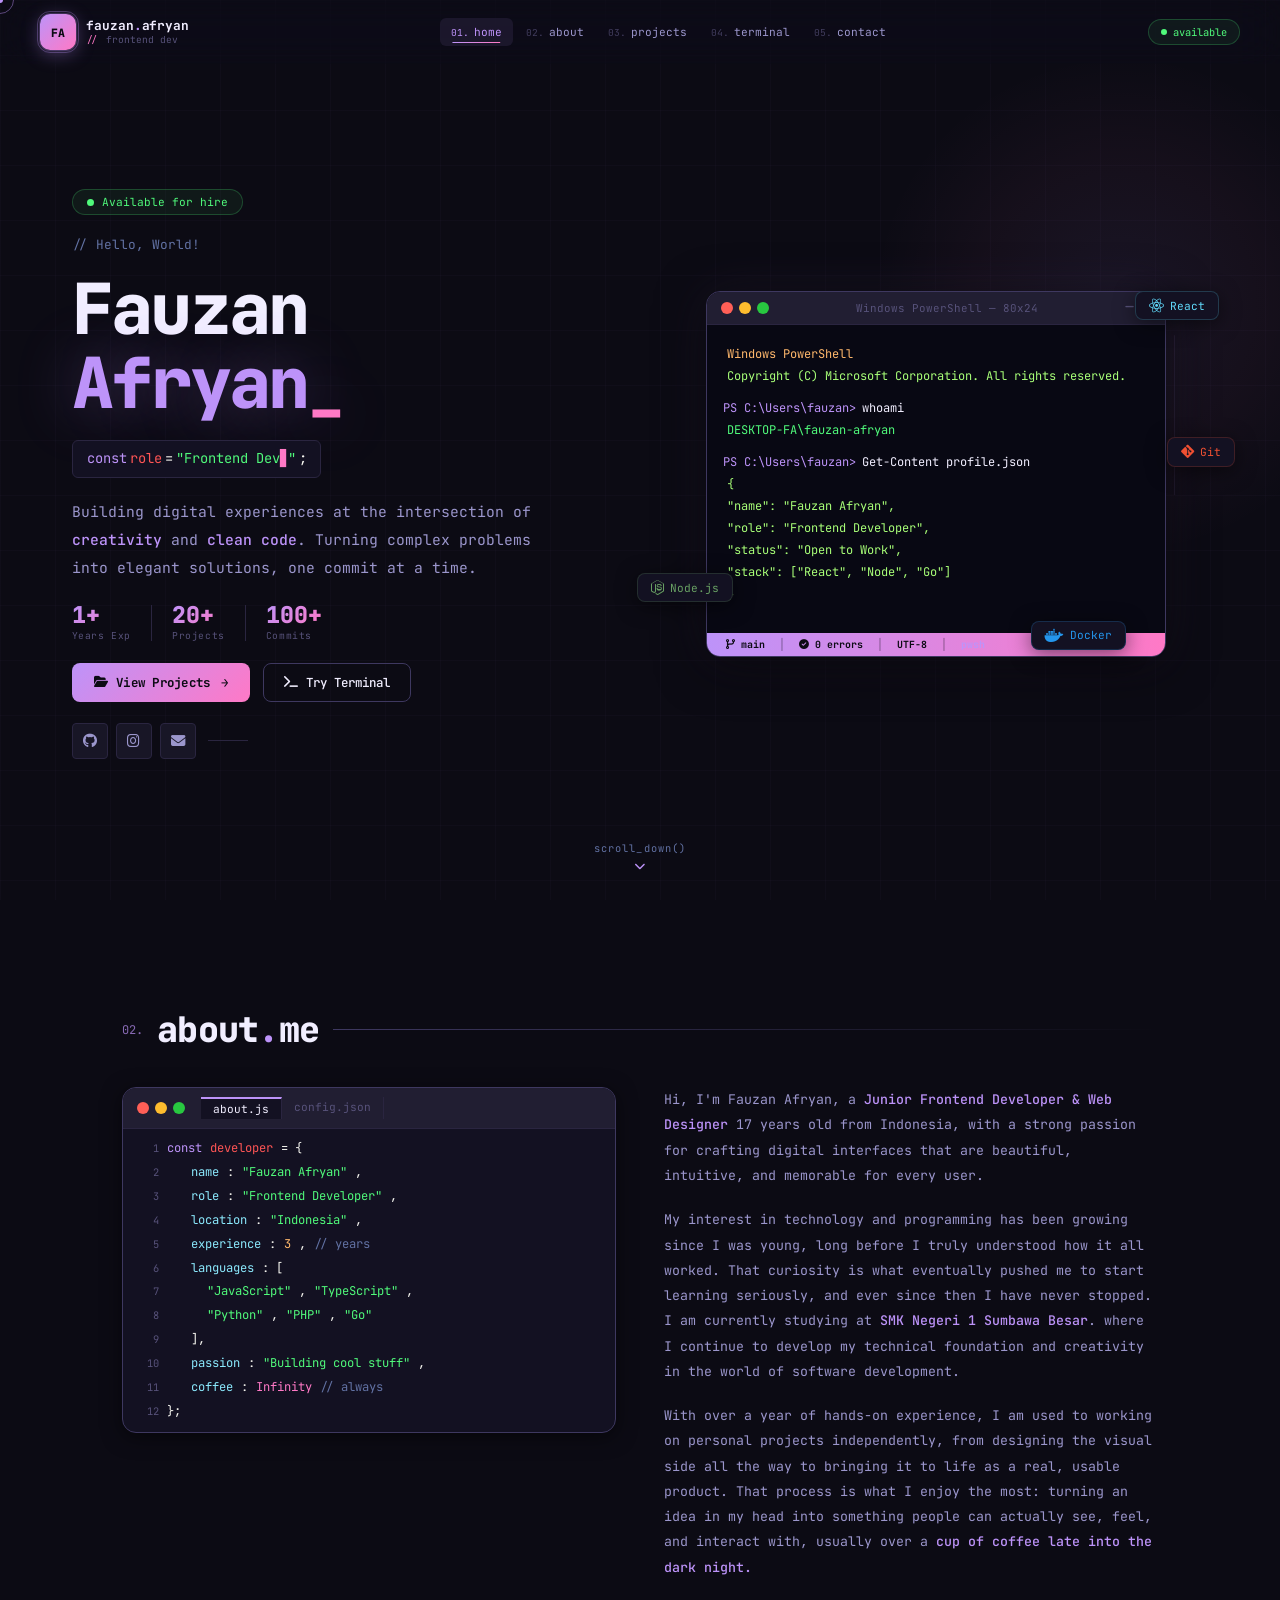
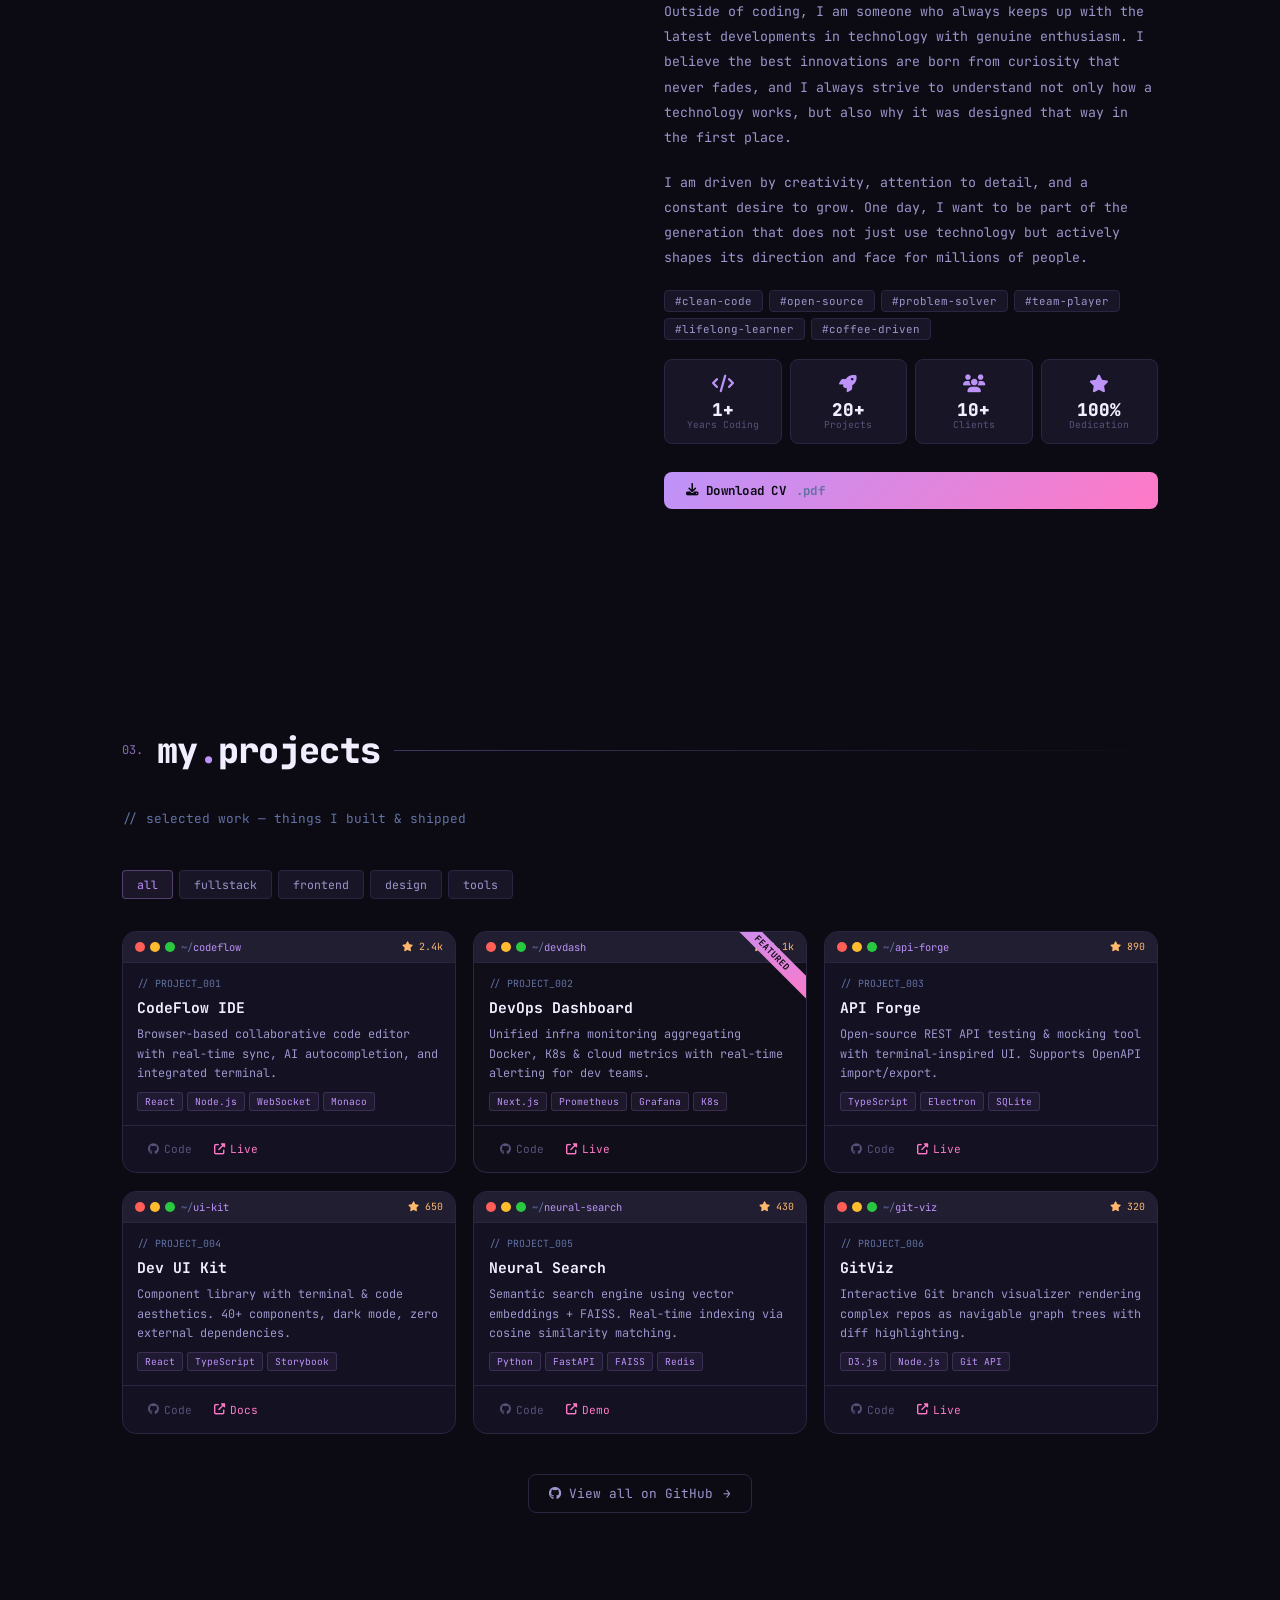
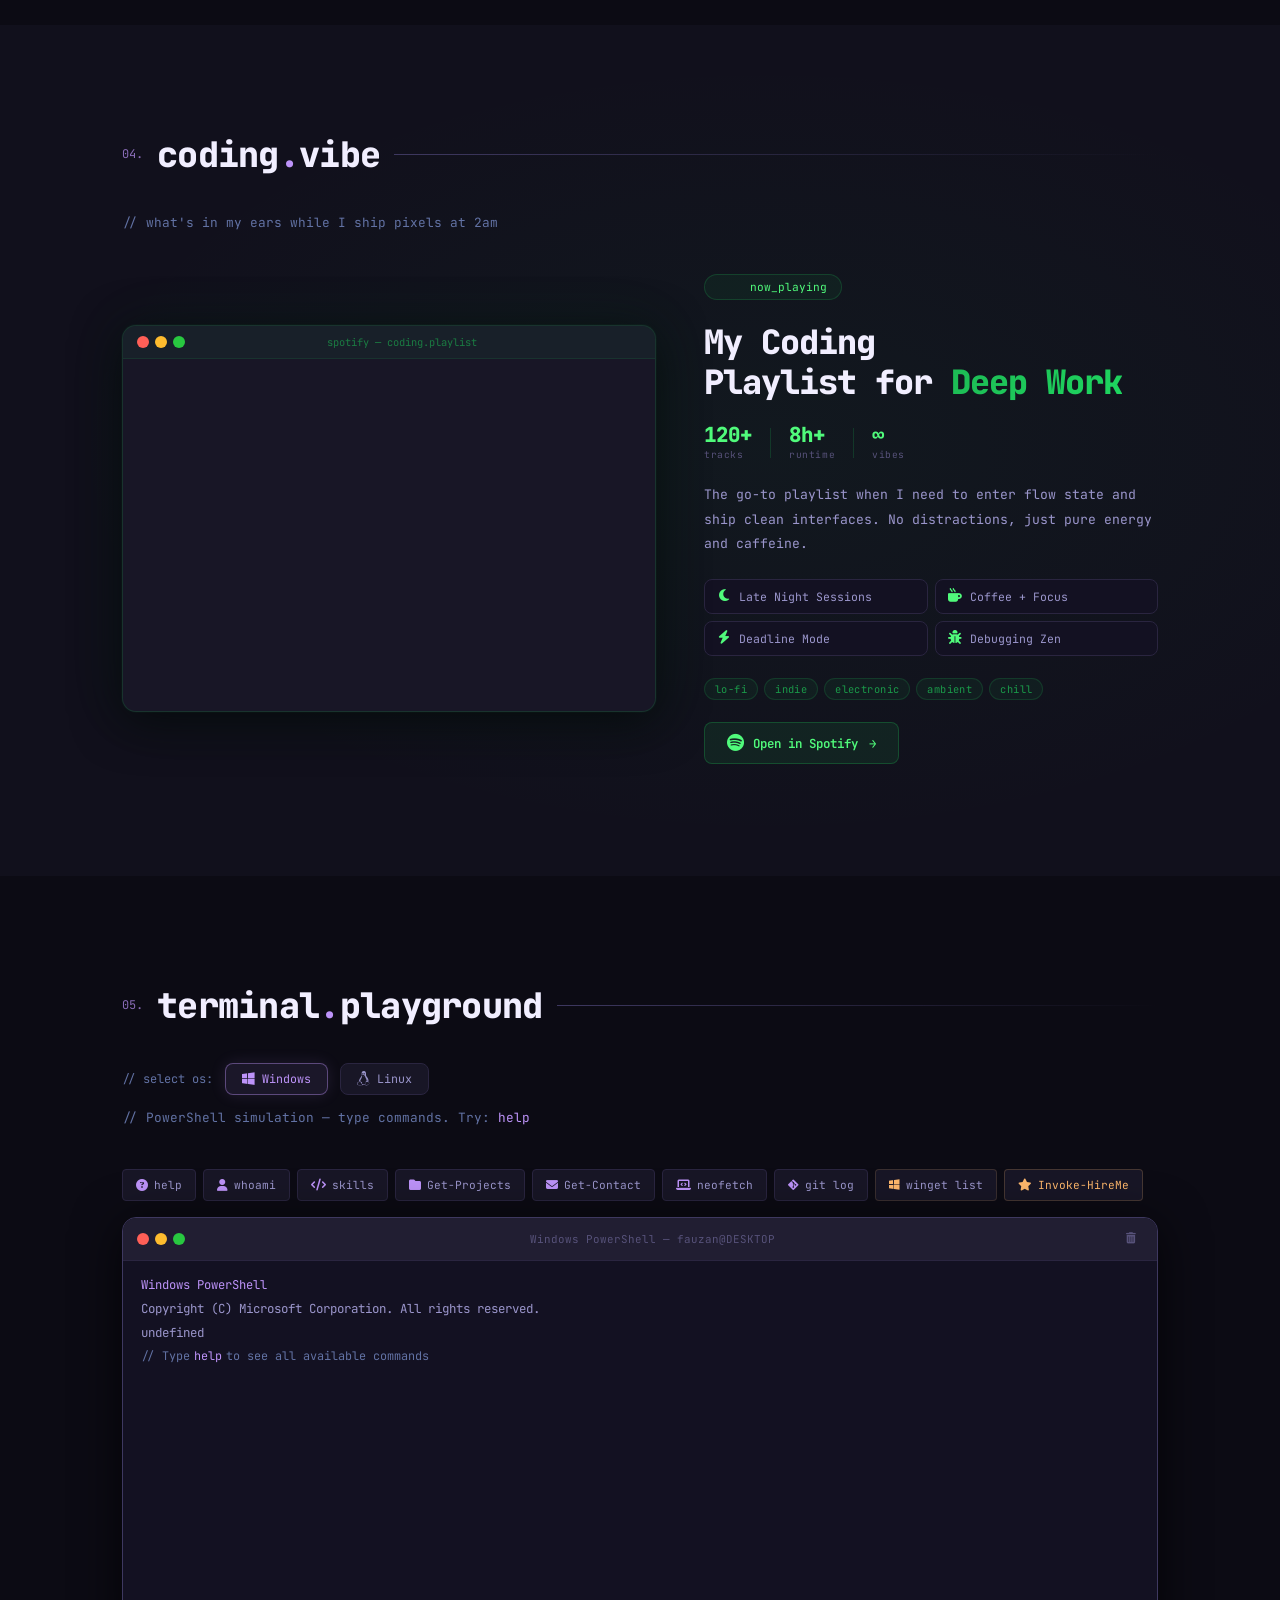
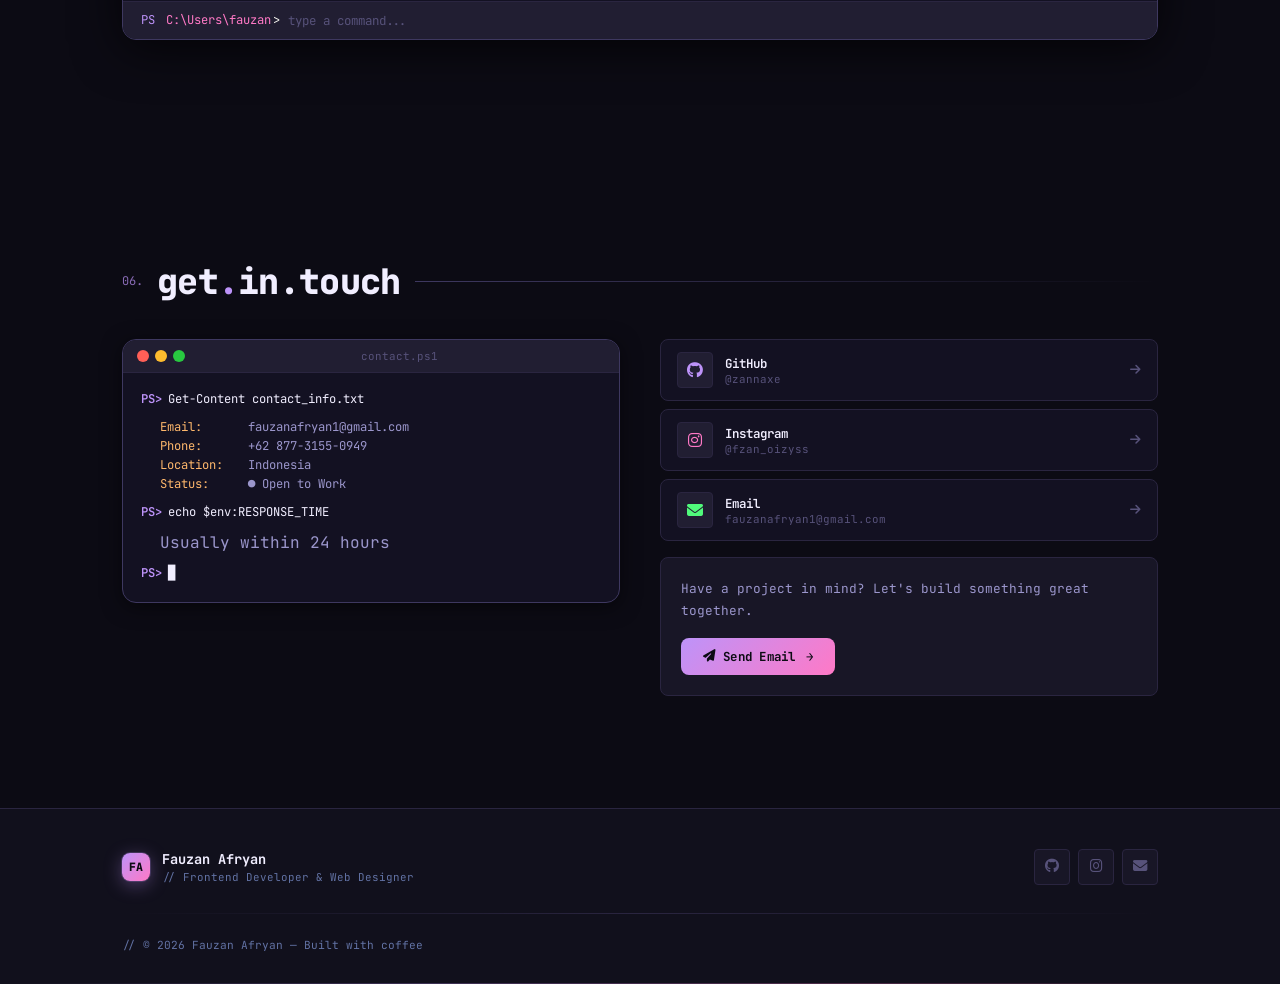
==== commit e5790d2f: "Update SEO" ====
--- a/index.html
+++ b/index.html
@@ -16,7 +16,7 @@
     />
     <link rel="stylesheet" href="https://unpkg.com/aos@2.3.4/dist/aos.css" />
     <link rel="stylesheet" href="style.css" />
-    <link rel="canonical" href="https://namadomain-kamu.com" />
+    <link rel="canonical" href="https://fauzanafryan.vercel.app" />
     <meta
       name="description"
       content="Fauzan Afryan - Frontend Developer & Web Designer dari Sumbawa, Indonesia. Membangun antarmuka web yang indah dan interaktif."
@@ -36,10 +36,10 @@
       content="17 y/o frontend dev from Sumbawa building beautiful web experiences."
     />
     <meta property="og:type" content="website" />
-    <meta property="og:url" content="https://namadomain-kamu.com" />
+    <meta property="og:url" content="https://fauzanafryan.vercel.app" />
     <meta
       property="og:image"
-      content="https://namadomain-kamu.com/preview.png"
+      content="https://fauzanafryan.vercel.app/preview.png"
     />
     <script type="application/ld+json">
       {
@@ -47,7 +47,7 @@
         "@type": "Person",
         "name": "Fauzan Afryan",
         "jobTitle": "Frontend Developer & Web Designer",
-        "url": "https://namadomain-kamu.com",
+        "url": "https://fauzanafryan.vercel.app",
         "sameAs": [
           "https://github.com/zannaxe",
           "https://www.instagram.com/fzan_oizyss"
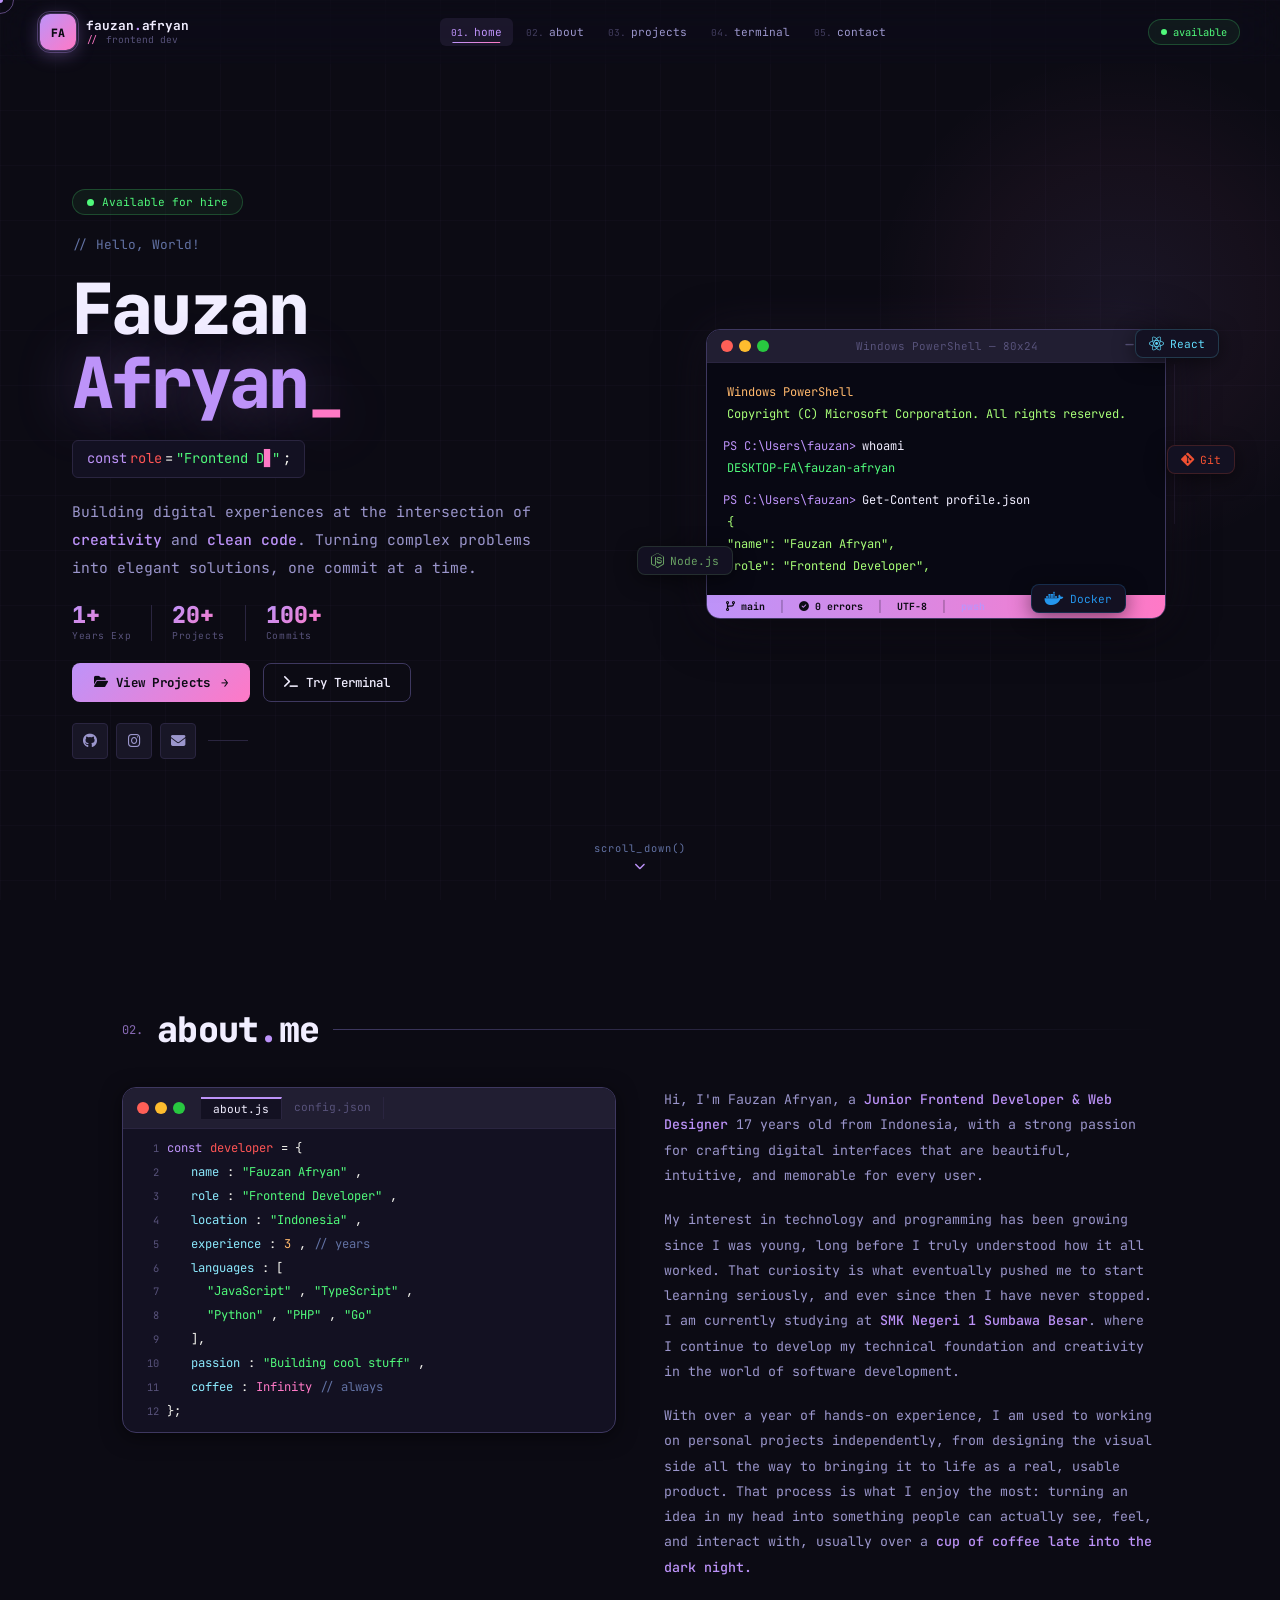
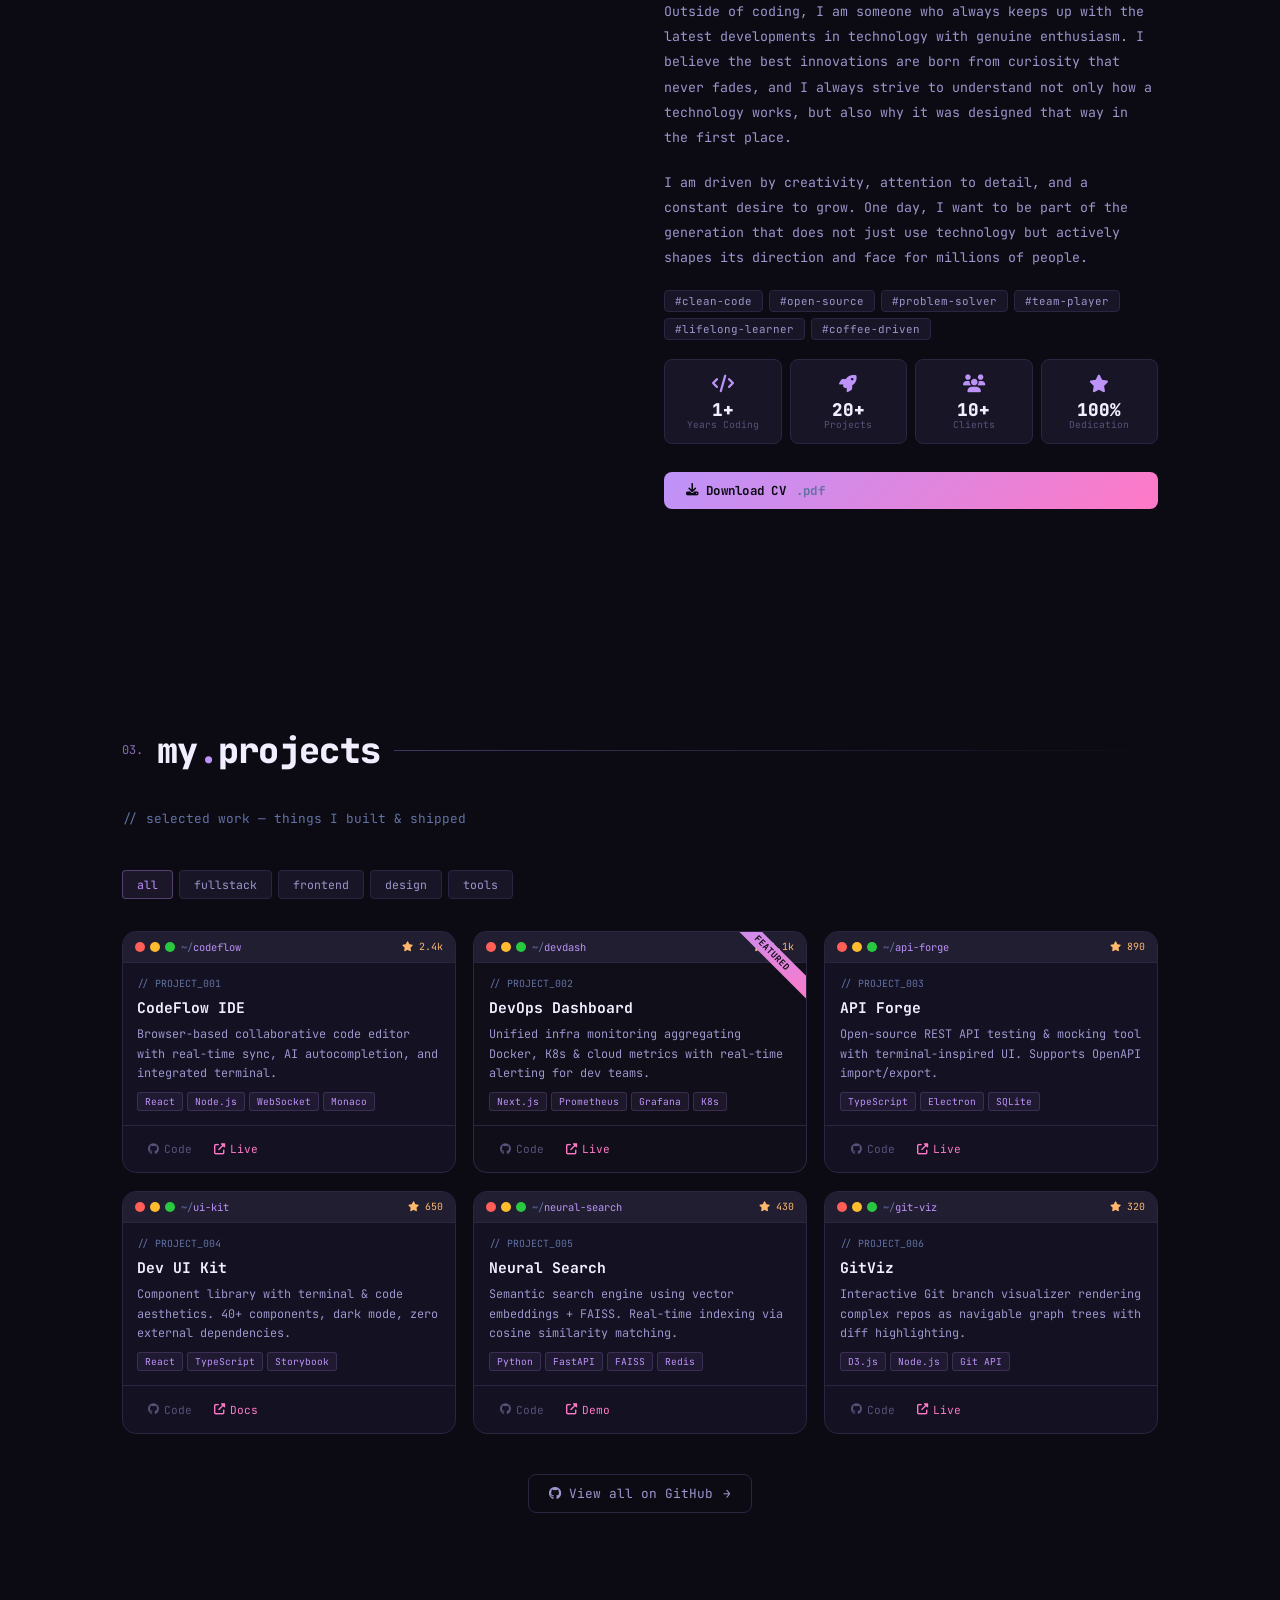
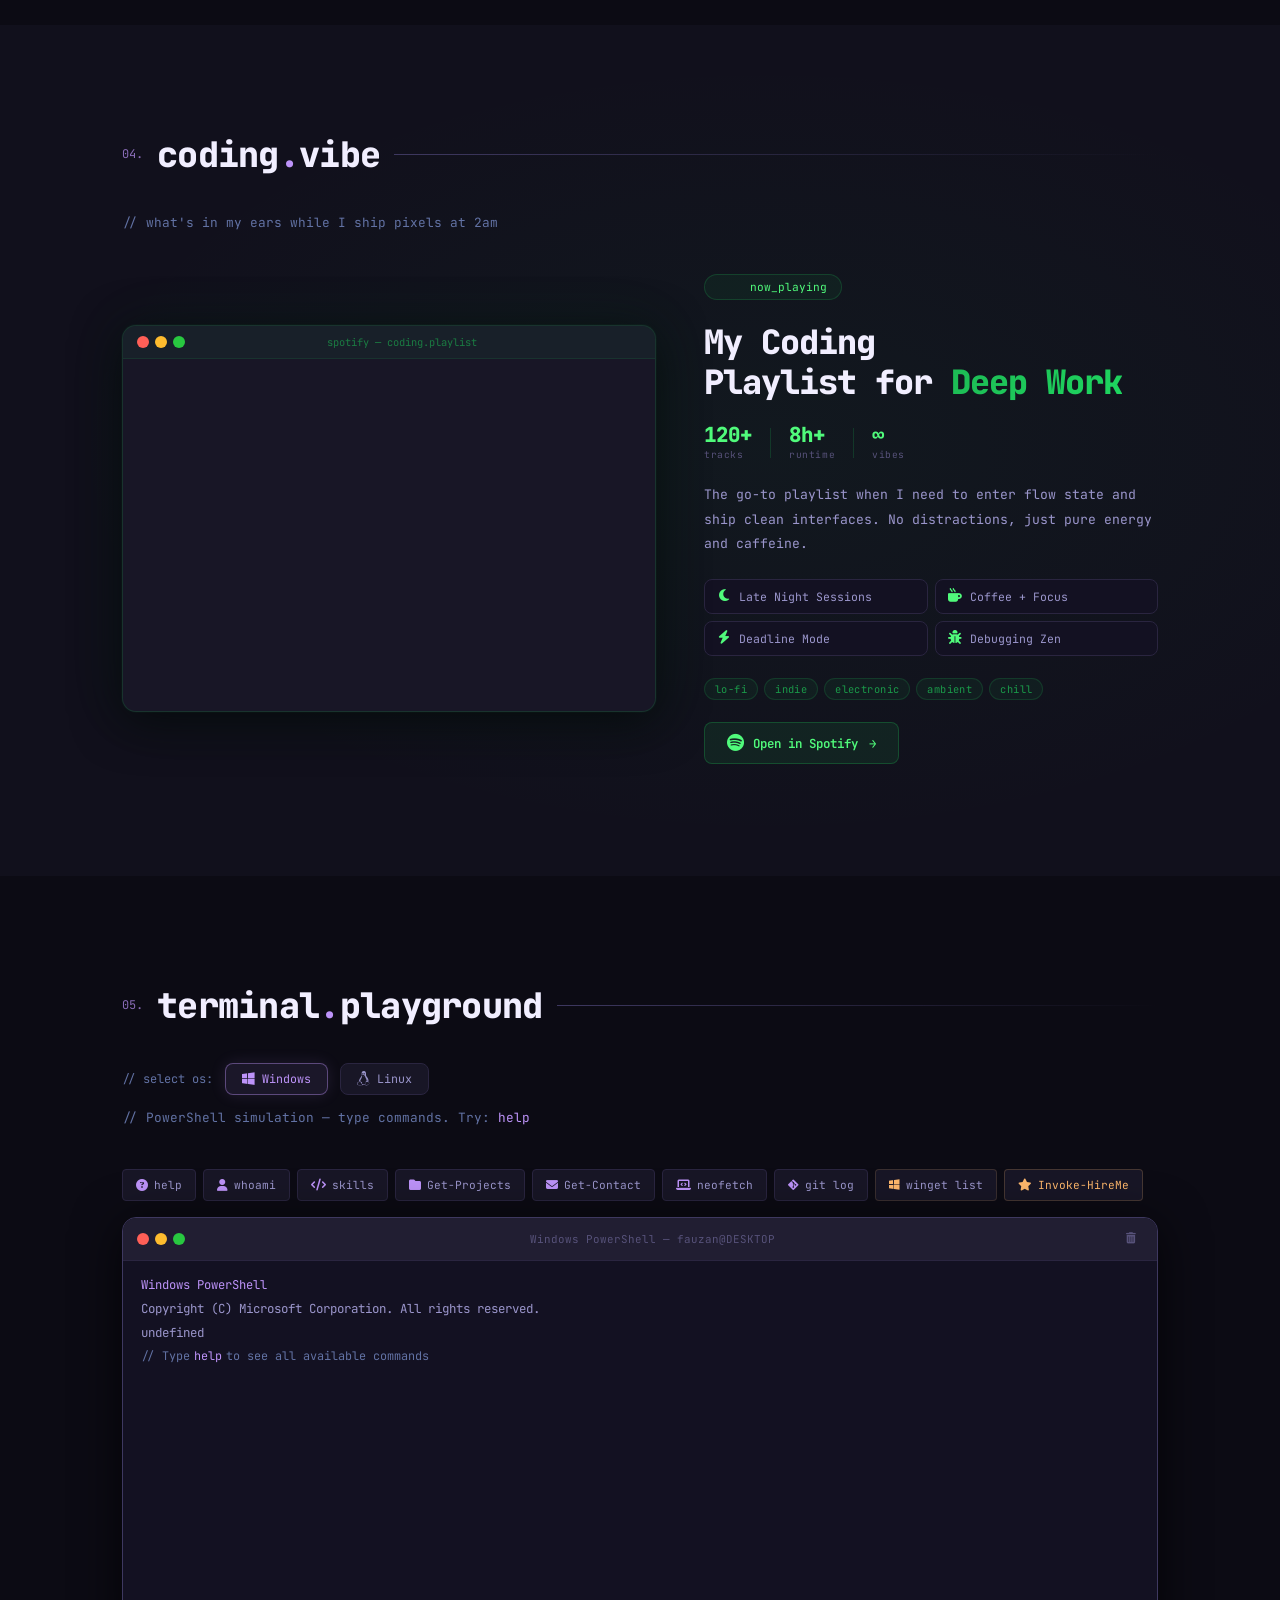
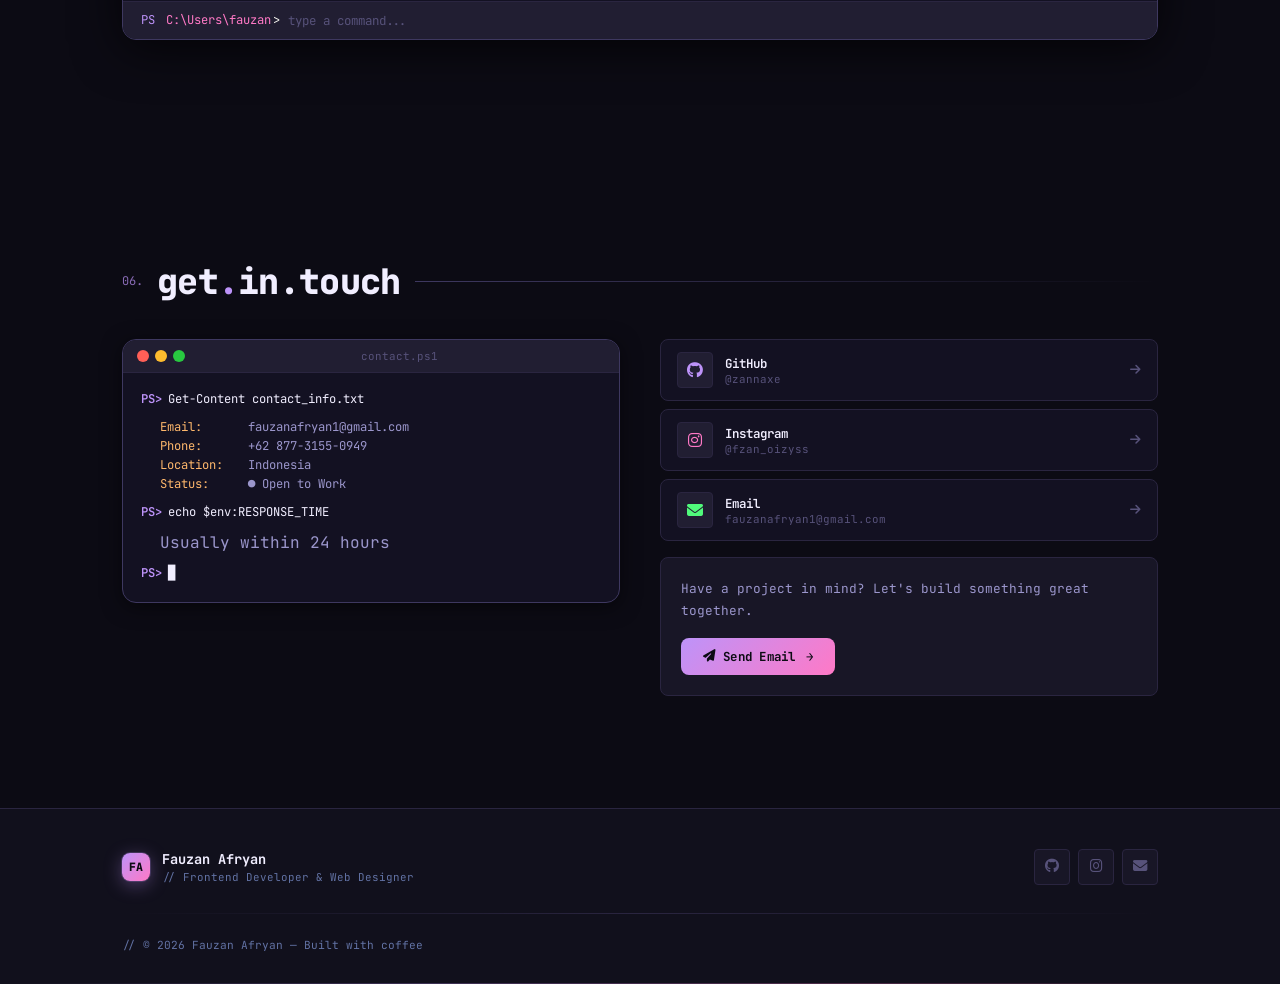
==== commit da2ffab3: "add google verification file" ====
--- a/index.html
+++ b/index.html
@@ -16,7 +16,7 @@
     />
     <link rel="stylesheet" href="https://unpkg.com/aos@2.3.4/dist/aos.css" />
     <link rel="stylesheet" href="style.css" />
-    <link rel="canonical" href="https://fauzanafryan.vercel.app" />
+    <link rel="canonical" href="https://namadomain-kamu.com" />
     <meta
       name="description"
       content="Fauzan Afryan - Frontend Developer & Web Designer dari Sumbawa, Indonesia. Membangun antarmuka web yang indah dan interaktif."
@@ -36,10 +36,10 @@
       content="17 y/o frontend dev from Sumbawa building beautiful web experiences."
     />
     <meta property="og:type" content="website" />
-    <meta property="og:url" content="https://fauzanafryan.vercel.app" />
+    <meta property="og:url" content="https://namadomain-kamu.com" />
     <meta
       property="og:image"
-      content="https://fauzanafryan.vercel.app/preview.png"
+      content="https://namadomain-kamu.com/preview.png"
     />
     <script type="application/ld+json">
       {
@@ -47,7 +47,7 @@
         "@type": "Person",
         "name": "Fauzan Afryan",
         "jobTitle": "Frontend Developer & Web Designer",
-        "url": "https://fauzanafryan.vercel.app",
+        "url": "https://namadomain-kamu.com",
         "sameAs": [
           "https://github.com/zannaxe",
           "https://www.instagram.com/fzan_oizyss"
--- a/style.css
+++ b/style.css
@@ -15,7 +15,7 @@
   --tx2:      #9b96cc;
   --tx3:      #57527a;
   --kw:  #bd93f9;
-  --fn:  #ffb86c;
+  --fn:  #ffb86c; 
   --tp:  #ff79c6;
   --st:  #50fa7b;
   --nm:  #ffb86c;
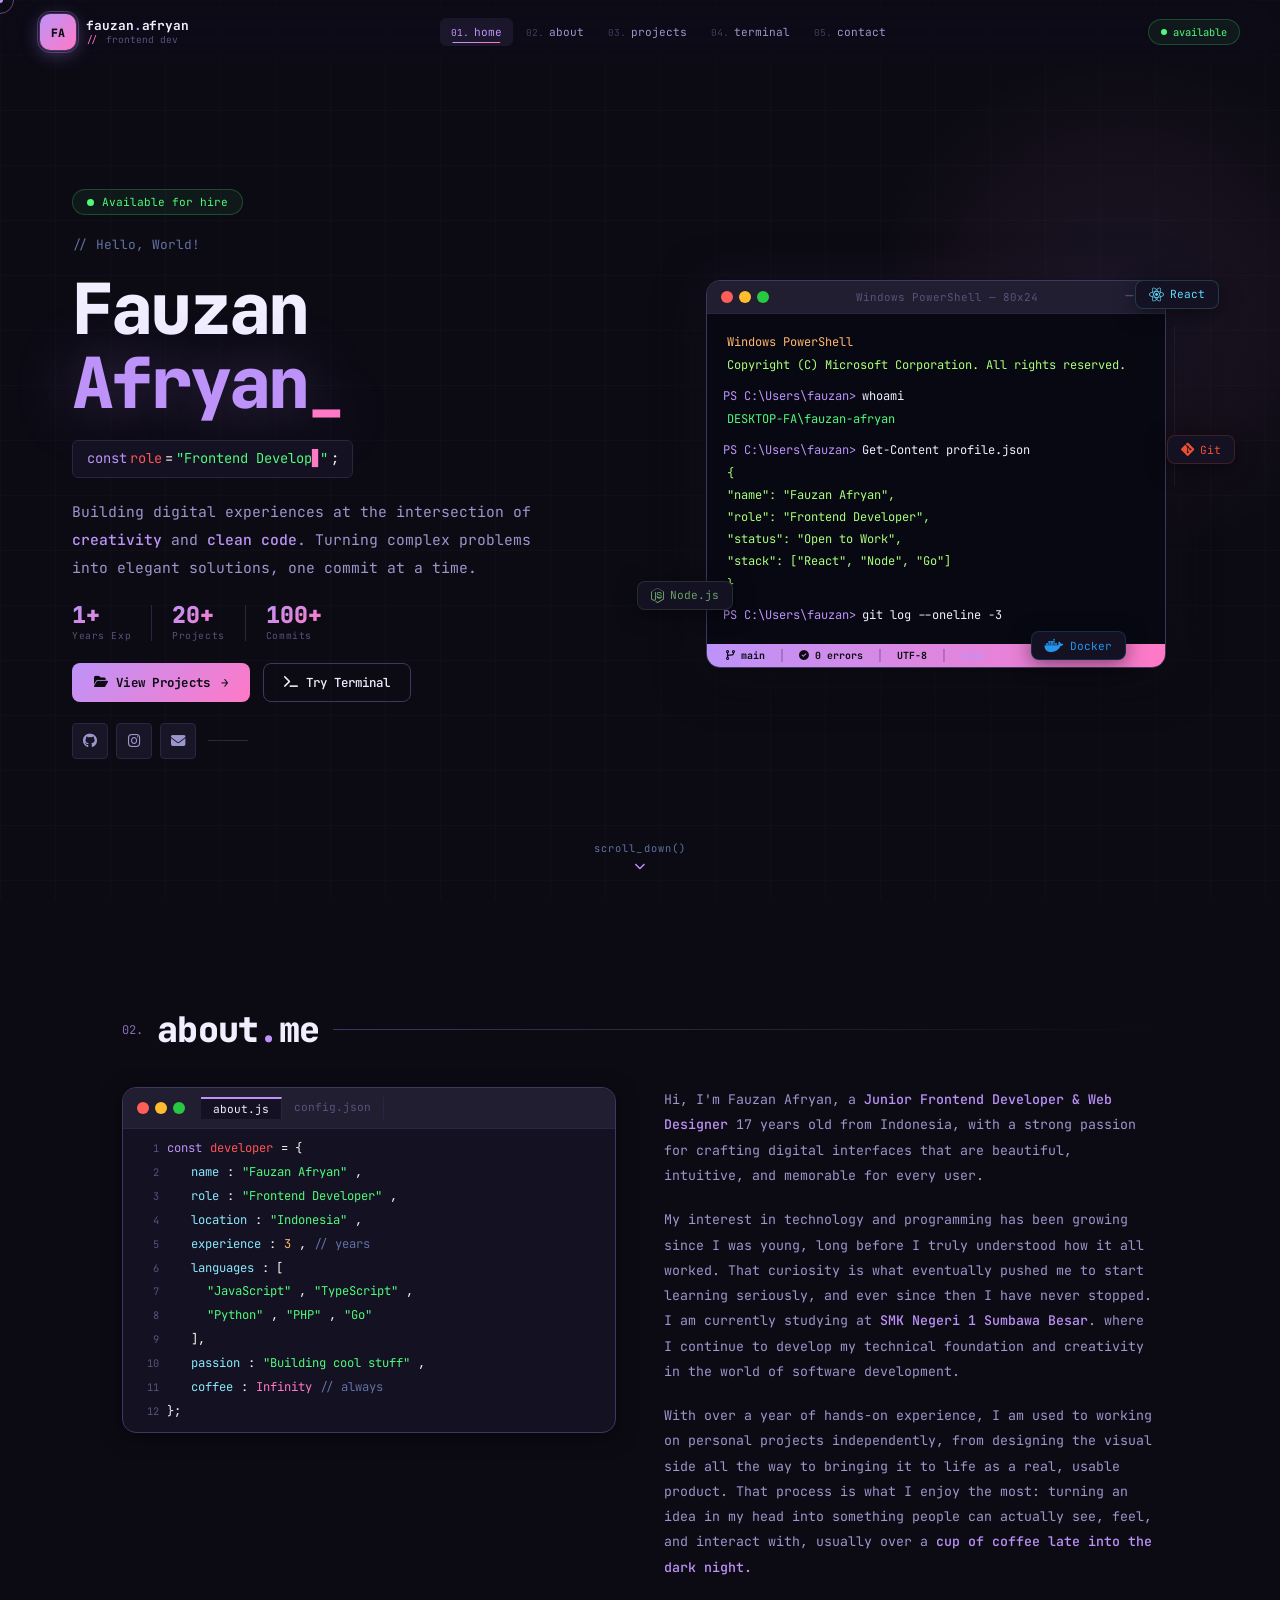
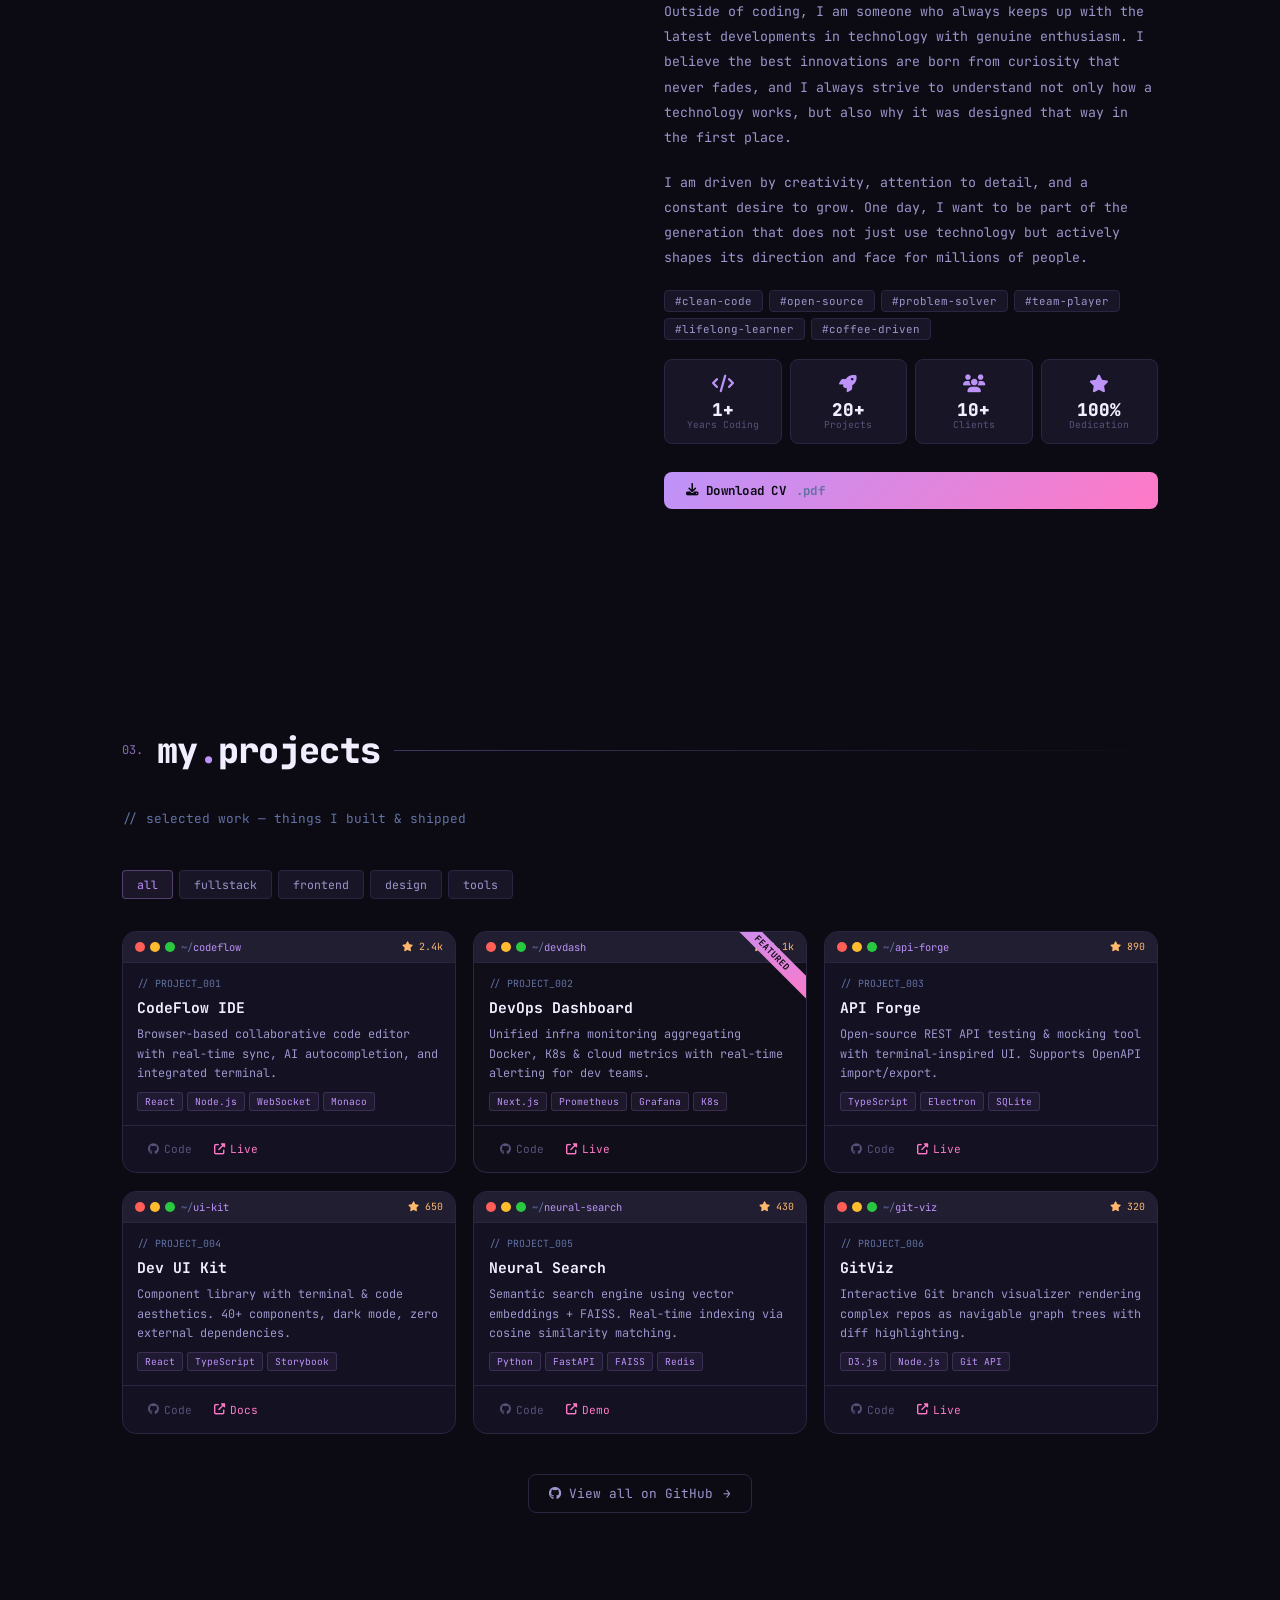
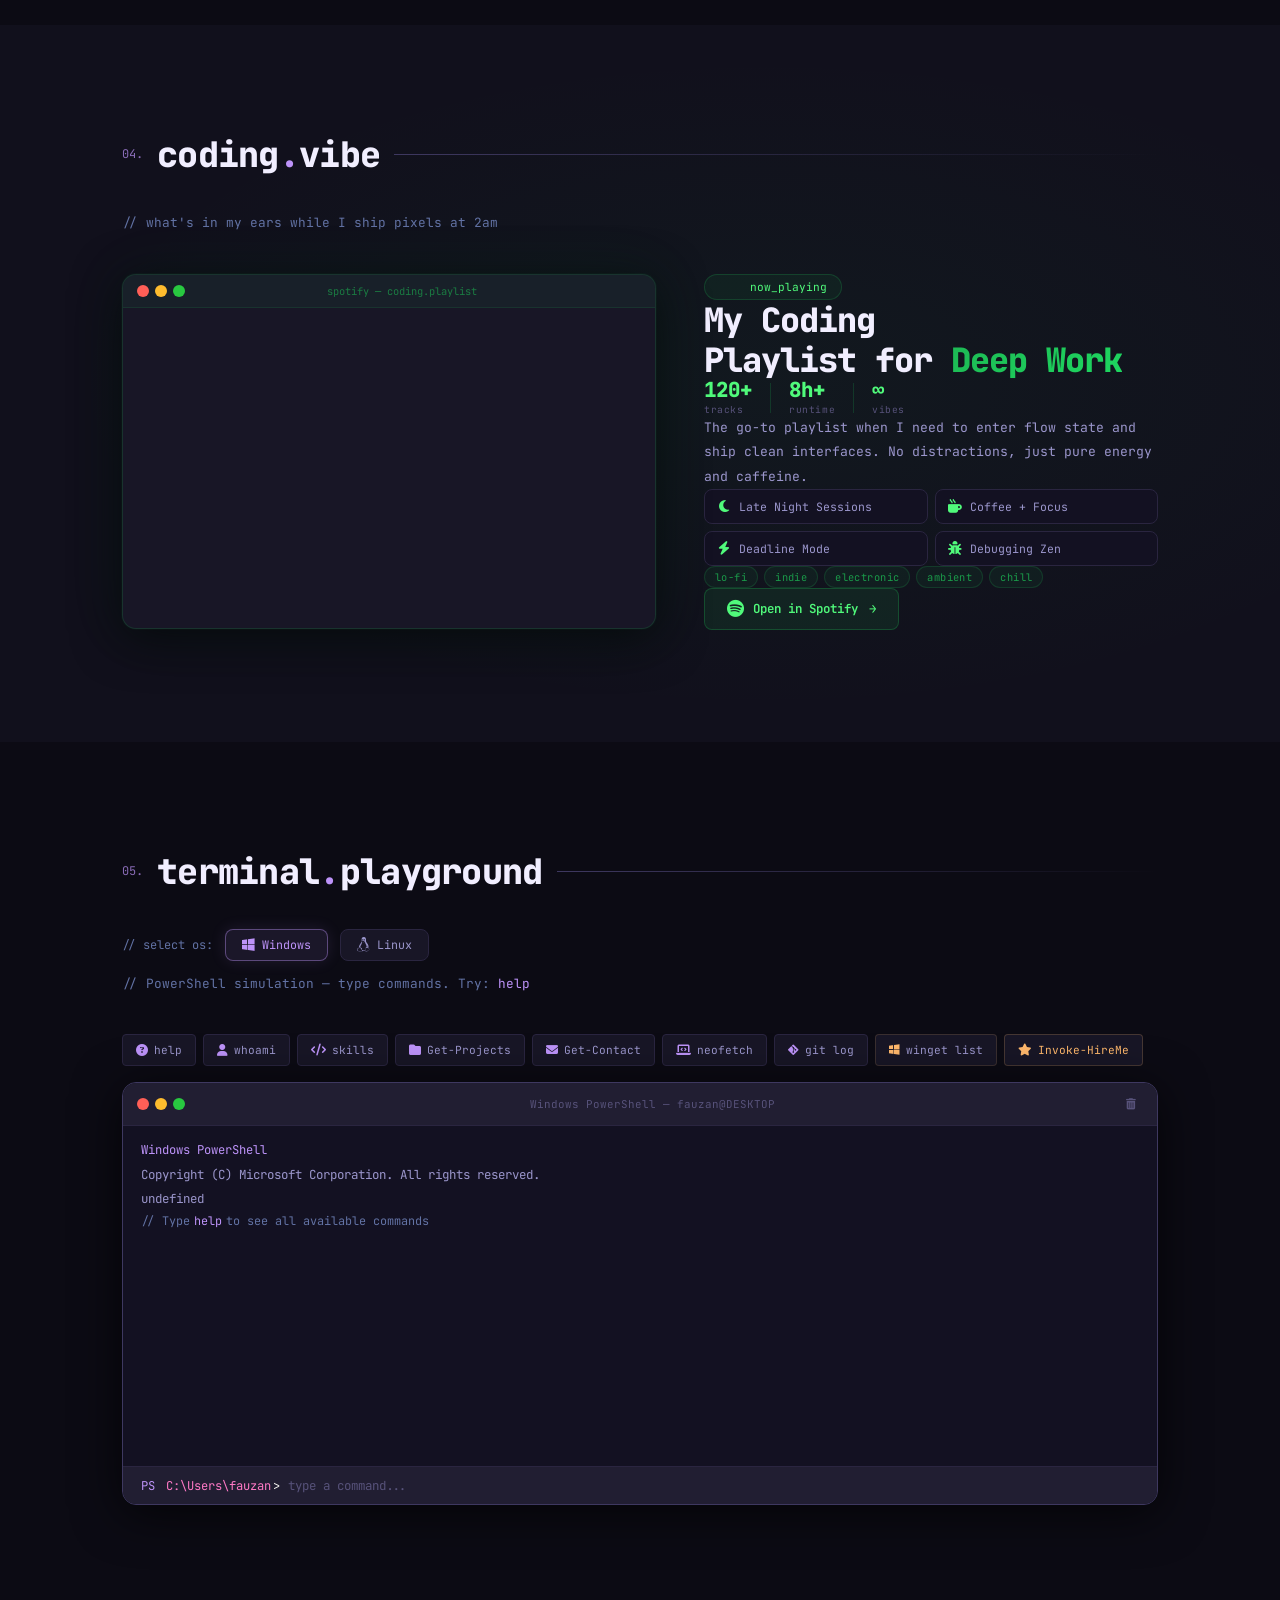
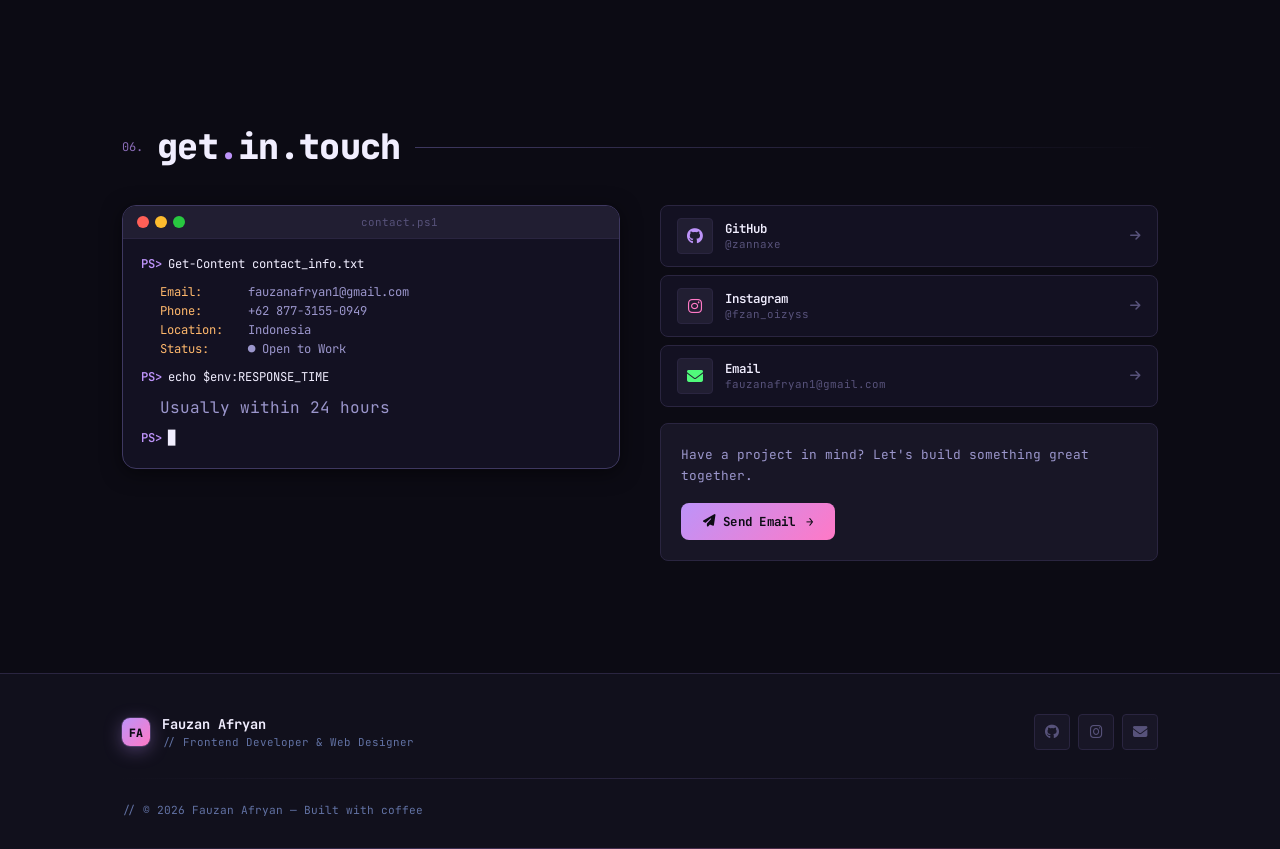
==== commit 3523b1c8: "resolve merge conflict" ====
--- a/index.html
+++ b/index.html
@@ -16,7 +16,7 @@
     />
     <link rel="stylesheet" href="https://unpkg.com/aos@2.3.4/dist/aos.css" />
     <link rel="stylesheet" href="style.css" />
-    <link rel="canonical" href="https://namadomain-kamu.com" />
+    <link rel="canonical" href="https://fauzanafryan.vercel.app" />
     <meta
       name="description"
       content="Fauzan Afryan - Frontend Developer & Web Designer dari Sumbawa, Indonesia. Membangun antarmuka web yang indah dan interaktif."
@@ -36,10 +36,10 @@
       content="17 y/o frontend dev from Sumbawa building beautiful web experiences."
     />
     <meta property="og:type" content="website" />
-    <meta property="og:url" content="https://namadomain-kamu.com" />
+    <meta property="og:url" content="https://fauzanafryan.vercel.app" />
     <meta
       property="og:image"
-      content="https://namadomain-kamu.com/preview.png"
+      content="https://fauzanafryan.vercel.app/preview.png"
     />
     <script type="application/ld+json">
       {
@@ -47,7 +47,7 @@
         "@type": "Person",
         "name": "Fauzan Afryan",
         "jobTitle": "Frontend Developer & Web Designer",
-        "url": "https://namadomain-kamu.com",
+        "url": "https://fauzanafryan.vercel.app",
         "sameAs": [
           "https://github.com/zannaxe",
           "https://www.instagram.com/fzan_oizyss"
--- a/style.css
+++ b/style.css
@@ -15,7 +15,7 @@
   --tx2:      #9b96cc;
   --tx3:      #57527a;
   --kw:  #bd93f9;
-  --fn:  #ffb86c; 
+  --fn:  #ffb86c;
   --tp:  #ff79c6;
   --st:  #50fa7b;
   --nm:  #ffb86c;
@@ -434,13 +434,14 @@
 .eq-bar:nth-child(5){--d:.9s;--dl:.05s;--mh:12px}
 @keyframes eq-dance{0%,100%{height:3px}50%{height:var(--mh,12px)}}
 
+.pe-iframe-wrap{
+  position:relative;
+  line-height:0;
+}
 .pe-iframe-wrap iframe{
   display:block;width:100%;border-radius:0;
-  min-height:352px;
-}
-
-/* Info column */
-.playlist-info{display:flex;flex-direction:column;gap:1.4rem}
+  height:352px;min-height:0;
+}
 
 .pi-now-playing{
   display:inline-flex;align-items:center;gap:8px;
@@ -703,16 +704,16 @@
   .pe-iframe-wrap iframe{min-height:320px}
 }
 
+.pe-iframe-wrap iframe{height:320px}
+
 @media(max-width:900px){
   /* Hide desktop nav links + available badge */
   .nav-links{display:none}
   .nav-avail{display:none}
-
   /* Show mobile bottom nav */
   .mobile-bottom-nav{display:flex}
   body{padding-bottom:var(--mbn-h)}
   .back-top{bottom:calc(var(--mbn-h) + 1rem)}
-
   .about-grid{grid-template-columns:1fr;gap:2rem}
   .contact-grid{grid-template-columns:1fr;gap:1.5rem}
 }
@@ -721,7 +722,6 @@
   :root{--nav-h:58px;--mbn-h:60px}
   .section-pad{padding:5rem 0}
   .container{padding:0 1.1rem}
-
   /* Hero stacks vertically */
   .hero-wrap{
     grid-template-columns:1fr;
@@ -737,11 +737,9 @@
   .scroll-hint{display:none}
   .hero-name{font-size:clamp(2rem,9vw,3rem)}
   .hero-desc{max-width:100%}
-
   .about-grid{grid-template-columns:1fr}
   .proj-grid{grid-template-columns:1fr}
   .about-cards{grid-template-columns:repeat(2,1fr)}
-
   /* Spotify: single column */
   .playlist-wrap{grid-template-columns:1fr;gap:1.75rem}
   .playlist-embed-col{max-width:100%}
@@ -751,11 +749,9 @@
   .pi-title{font-size:1.4rem}
   .pi-spotify-btn{align-self:stretch;justify-content:center}
   .pi-stats-row{gap:0}
-
   /* AMA */
   .ama-messages{min-height:200px}
   .ama-bubble{max-width:88%}
-
   /* Footer */
   .footer-top{flex-direction:column;align-items:flex-start;gap:1rem}
   .footer-bot{flex-direction:column;gap:.5rem;align-items:flex-start}
@@ -767,23 +763,17 @@
   .hs{padding:0 12px 0 0}
   .hero-btns{flex-direction:column;gap:.5rem}
   .btn-p,.btn-s{width:100%;justify-content:center;padding:11px 16px}
-
   .about-cards{grid-template-columns:repeat(2,1fr)}
   .sec-t{font-size:1.5rem}
-
   .ama-suggestions{gap:4px}
   .ama-chip{font-size:.62rem;padding:4px 8px}
-
   .pi-moods{grid-template-columns:1fr}
-
   /* OS selector wraps nicely */
   .os-selector{gap:.5rem}
   .os-btn{padding:6px 12px;font-size:.7rem}
-
   /* Playlist embed height lower on small phones */
   .playlist-embed iframe{height:240px;min-height:240px}
-
   /* Chips wrap cleanly */
   .pg-chips{gap:5px}
   .pg-chip{font-size:.65rem;padding:4px 10px}
-}+}
